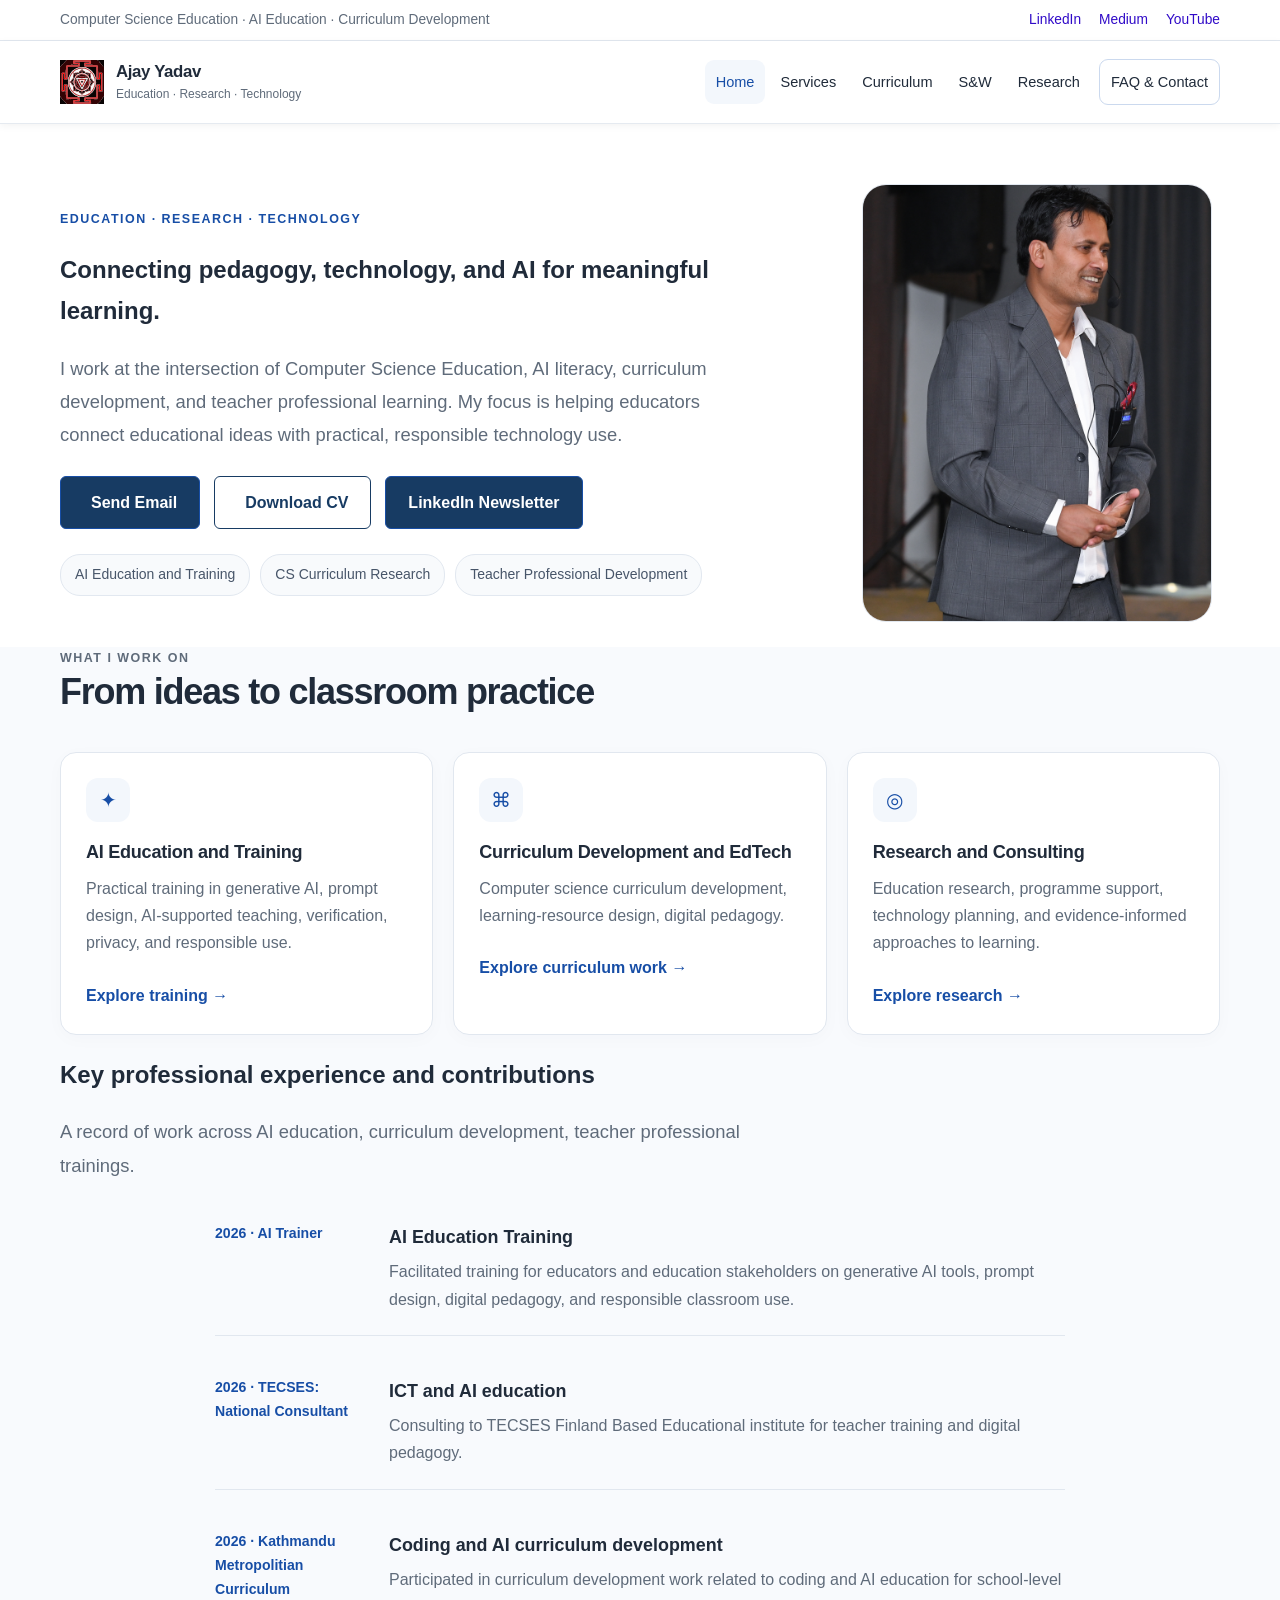
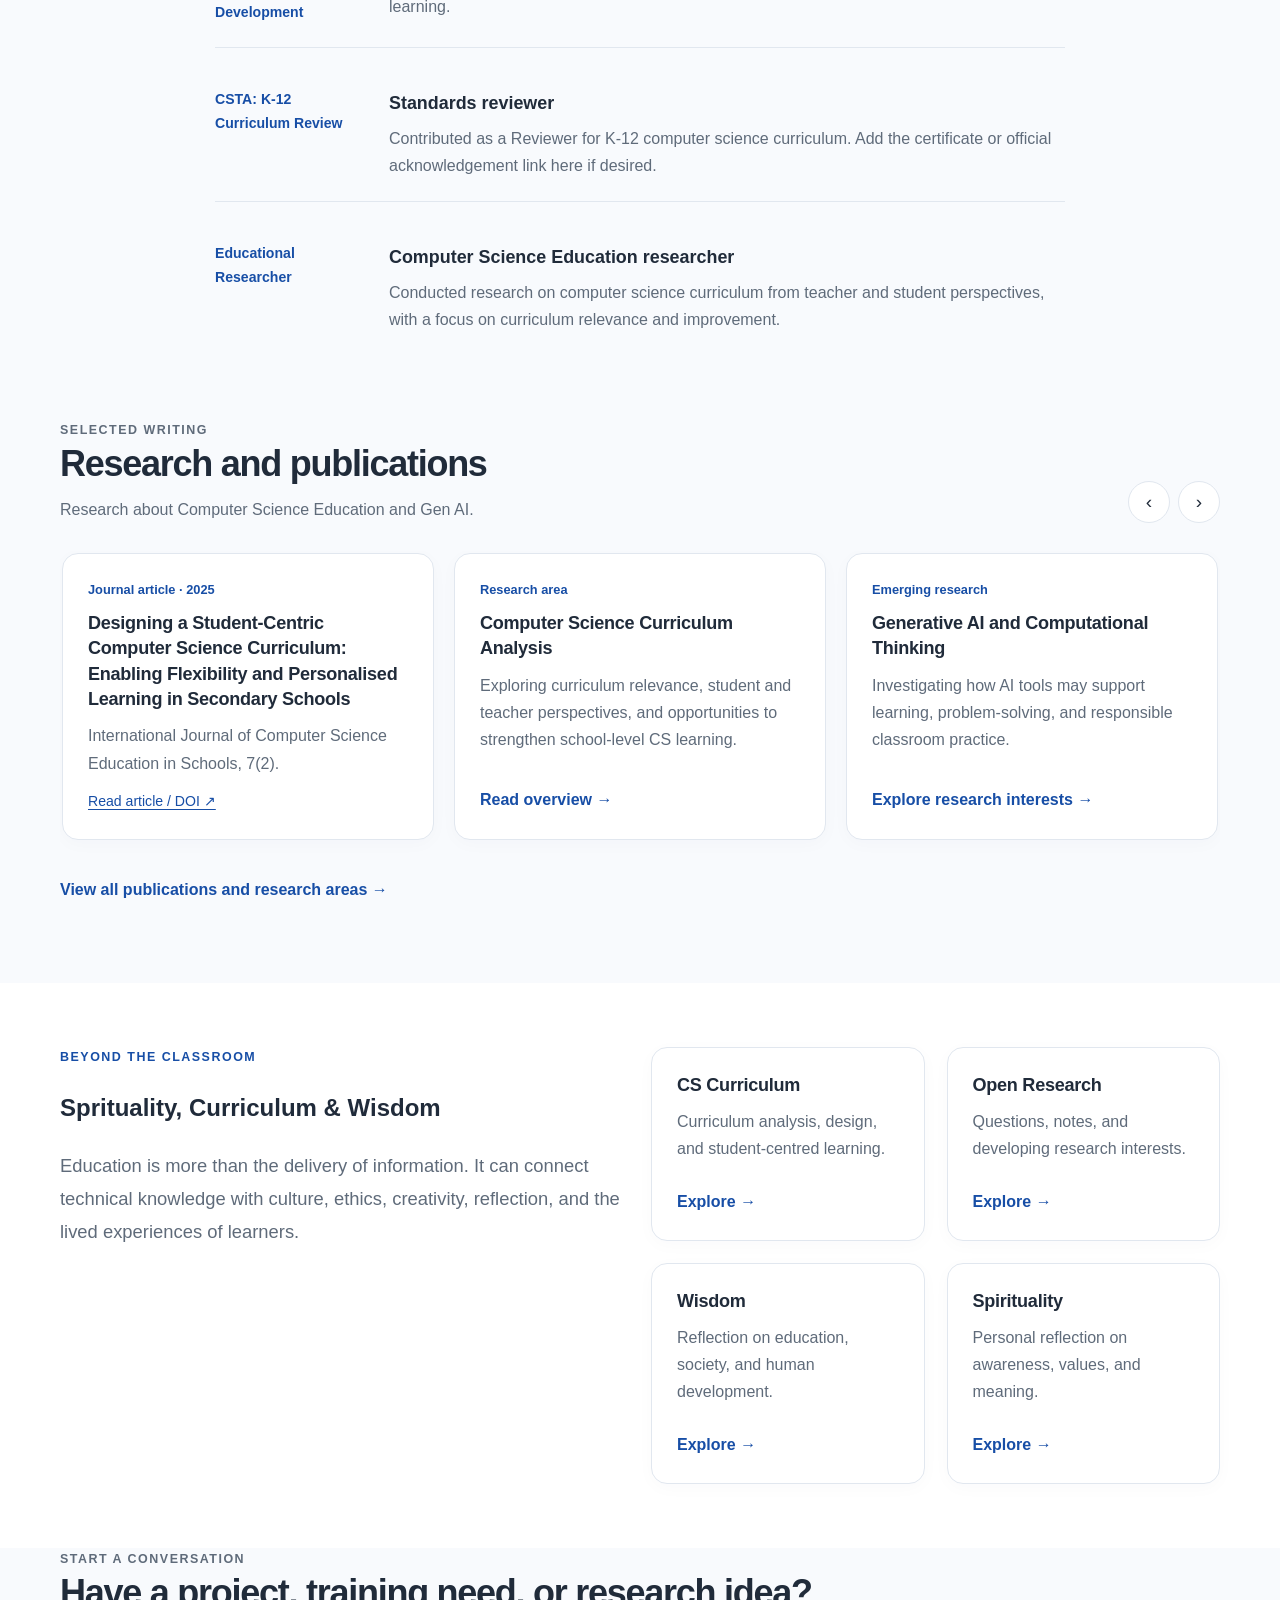
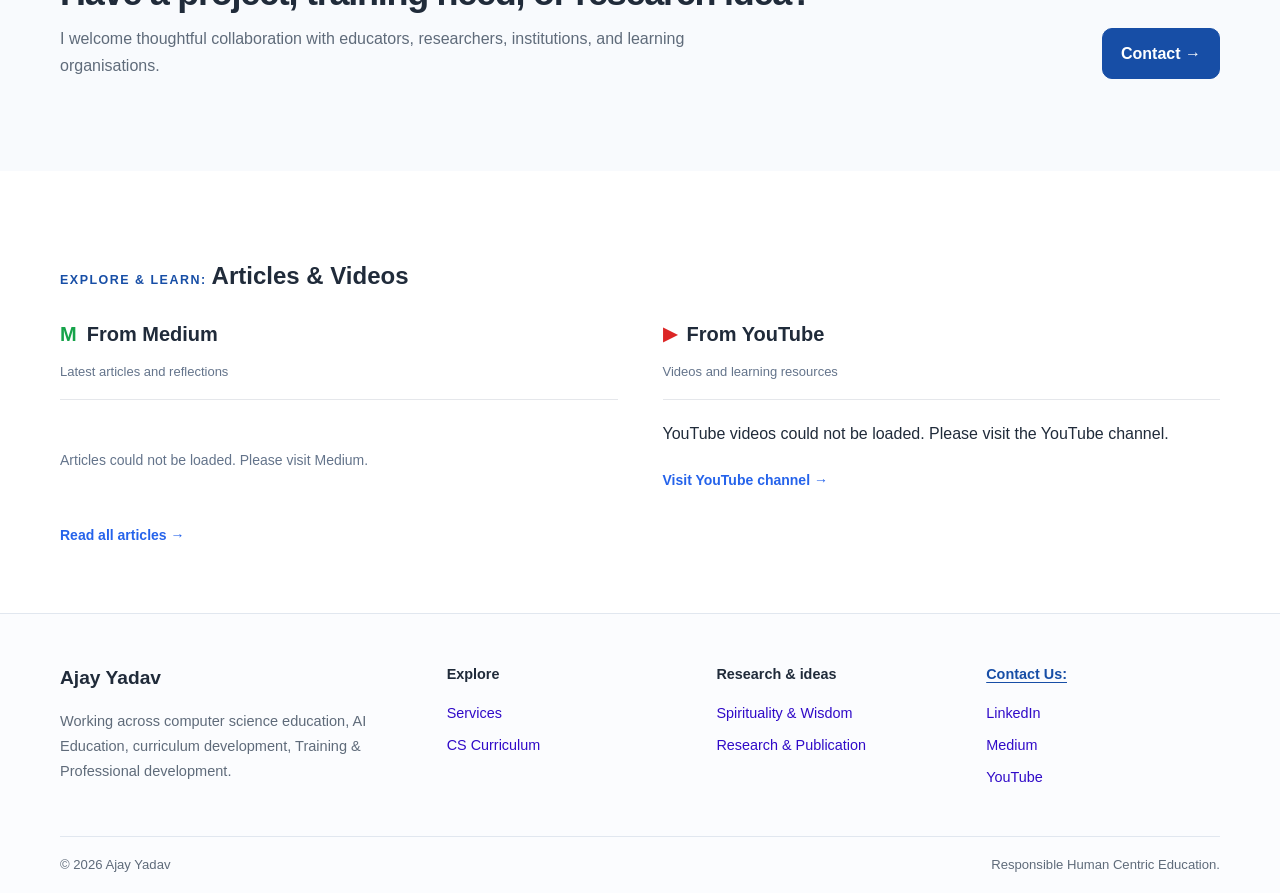
==== index.html @ 621d5ef0 "Linkedin newsletter" ====
<!doctype html>
<html lang="en">
  <head>
    <meta charset="utf-8" />
    <meta name="viewport" content="width=device-width, initial-scale=1" />
    <meta
      name="description"
      content="Ajay Yadav works across computer science education, AI education, curriculum development, research, and educational technology."
    />
    <meta name="theme-color" content="#ffffff" />
    <link rel="icon" href="assets/images/favicon.ico" sizes="any" />
    <link rel="icon" href="assets/images/favicon.svg" type="image/svg+xml" />
    <link rel="apple-touch-icon" href="assets/images/favicon.svg" />
    <link rel="stylesheet" href="assets/css/style.css" />
    <script src="assets/js/main.js" defer></script>
    <title>Home | Ajay Yadav</title>
  </head>

  <body>
    <div id="site-header"></div>
    <main id="main-content">
      <section class="hero">
        <div class="container hero-grid">
          <div>
            <p class="eyebrow">Education · Research · Technology</p>
            <h2>
              Connecting <span>pedagogy, technology, and AI</span> for
              meaningful learning.
            </h2>
            <p class="lead">
              I work at the intersection of Computer Science Education, AI
              literacy, curriculum development, and teacher professional
              learning. My focus is helping educators connect educational ideas
              with practical, responsible technology use.
            </p>

            <div class="hero-actions">
              <a href="mailto:ajayyadav.mit@gmail.com" class="button primary">
                <i class="fas fa-envelope"></i> Send Email
              </a>

              <a
                href="assets/documents/Ajay_Yadav_CV.pdf"
                class="button secondary"
                download
              >
                <i class="fas fa-download"></i> Download CV
              </a>

              <a
                class="button primary"
                href="https://www.linkedin.com/build-relation/newsletter-follow?entityUrn=7464329111763795968"
                target="_blank"
                >LinkedIn Newsletter</a
              >
            </div>

            <div class="stat-line">
              <span>AI Education and Training</span>
              <span>CS Curriculum Research</span>
              <span>Teacher Professional Development</span>
            </div>
          </div>
          <div class="hero-image-wrap">
            <img
              class="hero-image"
              src="assets/images/profile.jpg"
              alt="Replace with Ajay Yadav's professional photograph"
            />
          </div>
        </div>
      </section>

      <section class="section soft">
        <div class="container">
          <div class="section-heading">
            <div>
              <p class="eyebrow">What I work on</p>
              <h2>From ideas to classroom practice</h2>
            </div>
          </div>
          <div class="grid-3">
            <article class="card">
              <div class="card-icon" aria-hidden="true">✦</div>
              <h3>AI Education and Training</h3>
              <p>
                Practical training in generative AI, prompt design, AI-supported
                teaching, verification, privacy, and responsible use.
              </p>
              <a class="card-link" href="services.html#ai-training"
                >Explore training →</a
              >
            </article>
            <article class="card">
              <div class="card-icon" aria-hidden="true">⌘</div>
              <h3>Curriculum Development and EdTech</h3>
              <p>
                Computer science curriculum development, learning-resource
                design, digital pedagogy.
              </p>
              <a class="card-link" href="curriculum.html"
                >Explore curriculum work →</a
              >
            </article>
            <article class="card">
              <div class="card-icon" aria-hidden="true">◎</div>
              <h3>Research and Consulting</h3>
              <p>
                Education research, programme support, technology planning, and
                evidence-informed approaches to learning.
              </p>
              <a class="card-link" href="research.html">Explore research →</a>
            </article>
          </div>
        </div>

        <div class="container">
          <h2>Key professional experience and contributions</h2>
          <p class="lead">
            A record of work across AI education, curriculum development,
            teacher professional trainings.
          </p>
        </div>

        <div class="container content">
          <div class="timeline">
            <article class="timeline-item">
              <div class="timeline-date">2026 · AI Trainer</div>
              <div>
                <h3>AI Education Training</h3>
                <p>
                  Facilitated training for educators and education stakeholders
                  on generative AI tools, prompt design, digital pedagogy, and
                  responsible classroom use.
                </p>
              </div>
            </article>
            <article class="timeline-item">
              <div class="timeline-date">
                2026 · TECSES: National Consultant
              </div>
              <div>
                <h3>ICT and AI education</h3>
                <p>
                  Consulting to TECSES Finland Based Educational institute for
                  teacher training and digital pedagogy.
                </p>
              </div>
            </article>
            <article class="timeline-item">
              <div class="timeline-date">
                2026 · Kathmandu Metropolitian Curriculum Development
              </div>
              <div>
                <h3>Coding and AI curriculum development</h3>
                <p>
                  Participated in curriculum development work related to coding
                  and AI education for school-level learning.
                </p>
              </div>
            </article>
            <article class="timeline-item">
              <div class="timeline-date">CSTA: K-12 Curriculum Review</div>
              <div id="professional-service">
                <h3>Standards reviewer</h3>
                <p>
                  Contributed as a Reviewer for K-12 computer science
                  curriculum. Add the certificate or official acknowledgement
                  link here if desired.
                </p>
              </div>
            </article>
            <article class="timeline-item">
              <div class="timeline-date">Educational Researcher</div>
              <div>
                <h3>Computer Science Education researcher</h3>
                <p>
                  Conducted research on computer science curriculum from teacher
                  and student perspectives, with a focus on curriculum relevance
                  and improvement.
                </p>
              </div>
            </article>
          </div>
        </div>
      </section>

      <section class="section soft">
        <div class="container">
          <div class="section-heading">
            <div>
              <p class="eyebrow">Selected writing</p>
              <h2>Research and publications</h2>
              <p>Research about Computer Science Education and Gen AI.</p>
            </div>

            <div class="carousel-controls">
              <button
                type="button"
                data-carousel-prev
                aria-label="Previous publications"
              >
                ‹</button
              ><button
                type="button"
                data-carousel-next
                aria-label="Next publications"
              >
                ›
              </button>
            </div>
          </div>
          <div class="carousel-shell" data-carousel>
            <div class="carousel-track">
              <article class="carousel-card">
                <div class="card">
                  <div class="card-meta">Journal article · 2025</div>
                  <h3>
                    Designing a Student-Centric Computer Science Curriculum:
                    Enabling Flexibility and Personalised Learning in Secondary
                    Schools
                  </h3>
                  <p>
                    International Journal of Computer Science Education in
                    Schools, 7(2).
                  </p>
                  <p class="publication-doi">
                    <a
                      href="https://doi.org/10.21585/ijcses.v7i2.235"
                      target="_blank"
                      rel="noopener noreferrer"
                      >Read article / DOI ↗</a
                    >
                  </p>
                </div>
              </article>
              <article class="carousel-card">
                <div class="card">
                  <div class="card-meta">Research area</div>
                  <h3>Computer Science Curriculum Analysis</h3>
                  <p>
                    Exploring curriculum relevance, student and teacher
                    perspectives, and opportunities to strengthen school-level
                    CS learning.
                  </p>
                  <a class="card-link" href="curriculum.html"
                    >Read overview →</a
                  >
                </div>
              </article>
              <article class="carousel-card">
                <div class="card">
                  <div class="card-meta">Emerging research</div>
                  <h3>Generative AI and Computational Thinking</h3>
                  <p>
                    Investigating how AI tools may support learning,
                    problem-solving, and responsible classroom practice.
                  </p>
                  <a class="card-link" href="research.html"
                    >Explore research interests →</a
                  >
                </div>
              </article>
            </div>
          </div>
          <p style="margin-top: 20px">
            <a class="text-link" href="research.html"
              >View all publications and research areas →</a
            >
          </p>
        </div>
      </section>

      <section class="section">
        <div class="container grid-2">
          <div>
            <p class="eyebrow">Beyond the classroom</p>
            <h2>Sprituality, Curriculum & Wisdom</h2>
            <p class="lead">
              Education is more than the delivery of information. It can connect
              technical knowledge with culture, ethics, creativity, reflection,
              and the lived experiences of learners.
            </p>
          </div>
          <div class="grid-2">
            <article class="card">
              <h3>CS Curriculum</h3>
              <p>Curriculum analysis, design, and student-centred learning.</p>
              <a class="card-link" href="curriculum.html">Explore →</a>
            </article>
            <article class="card">
              <h3>Open Research</h3>
              <p>Questions, notes, and developing research interests.</p>
              <a class="card-link" href="research.html">Explore →</a>
            </article>
            <article class="card">
              <h3>Wisdom</h3>
              <p>Reflection on education, society, and human development.</p>
              <a class="card-link" href="spirituality.html#wisdom_link"
                >Explore →</a
              >
            </article>
            <article class="card">
              <h3>Spirituality</h3>
              <p>Personal reflection on awareness, values, and meaning.</p>
              <a class="card-link" href="spirituality.html">Explore →</a>
            </article>
          </div>
        </div>
      </section>
      <section class="section soft">
        <div class="container section-heading">
          <div>
            <p class="eyebrow">Start a conversation</p>
            <h2>Have a project, training need, or research idea?</h2>
            <p>
              I welcome thoughtful collaboration with educators, researchers,
              institutions, and learning organisations.
            </p>
          </div>
          <a class="button" href="contact.html#contactme">Contact →</a>
        </div>
      </section>

      <!-- Latest Youtube & MEdium Insights and Resources -->
      <section
        class="section latest-content-section"
        aria-labelledby="latest-content-title"
      >
        <div class="container">
          <h2 id="latest-content-title">
            <span class="eyebrow">EXPLORE & LEARN: </span> Articles & Videos
          </h2>

          <div class="latest-content-grid">
            <!-- Medium Articles -->
            <div class="feed-column">
              <div class="feed-heading">
                <h3><span class="medium-mark">M</span> From Medium</h3>
                <span class="feed-subtitle"
                  >Latest articles and reflections</span
                >
              </div>

              <div id="medium-feed" class="feed-list" aria-live="polite">
                <p class="feed-loading">Loading latest articles...</p>
              </div>

              <a
                href="https://medium.com/@ajayyadav.mit"
                target="_blank"
                rel="noopener noreferrer"
                class="feed-more-link"
              >
                Read all articles →
              </a>
            </div>

            <!-- YouTube Videos -->
            <div class="feed-column">
              <div class="feed-heading">
                <h3><span class="youtube-mark">▶</span> From YouTube</h3>
                <span class="feed-subtitle">Videos and learning resources</span>
              </div>

              <div id="youtube-feed" class="feed-list" aria-live="polite">
                <p class="feed-loading">Loading latest videos...</p>
              </div>

              <a
                href="https://www.youtube.com/@sprituality-philosophy"
                target="_blank"
                rel="noopener noreferrer"
                class="feed-more-link"
              >
                Visit YouTube channel →
              </a>
            </div>
          </div>
        </div>
      </section>
    </main>
    <div id="site-footer"></div>
    <script src="assets/js/content-feeds.js" defer></script>
  </body>
</html>
---- assets/css/style.css ----
/* Ajay Yadav website: clean white theme, reusable across all pages. */
:root {
    --ink: #202b3a;
    --muted: #5f6b7a;
    --blue: #174ea6;
    --blue-dark: #123b78;
    --pale: #f3f7fc;
    --line: #e1e7ef;
    --white: #fff;
    --radius: 16px;
    --shadow: 0 10px 30px rgba(24, 45, 77, .07);
    --max: 1160px
}

* {
    box-sizing: border-box
}

html {
    scroll-behavior: smooth;
    scroll-padding-top: 100px
}

body {
    margin: 0;
    background: var(--white);
    color: var(--ink);
    font-family: Inter, -apple-system, BlinkMacSystemFont, "Segoe UI", Roboto, Arial, sans-serif;
    font-size: 16px;
    line-height: 1.7
}

img {
    max-width: 100%;
    display: block
}

a {
    color: var(--blue);
    text-underline-offset: 3px
}

a:hover {
    color: var(--blue-dark)
}

button,
input,
textarea {
    font: inherit
}

.container {
    width: min(var(--max), calc(100% - 40px));
    margin-inline: auto
}

.skip-link {
    position: absolute;
    left: -9999px;
    top: 8px;
    background: #fff;
    padding: 10px;
    z-index: 100
}

.skip-link:focus {
    left: 8px
}

.sr-only {
    position: absolute;
    width: 1px;
    height: 1px;
    padding: 0;
    margin: -1px;
    overflow: hidden;
    clip: rect(0, 0, 0, 0);
    white-space: nowrap;
    border: 0
}

.topbar {
    border-bottom: 1px solid var(--line);
    background: #fff;
    font-size: .86rem;
    color: var(--muted)
}

.topbar-inner {
    display: flex;
    justify-content: space-between;
    align-items: center;
    gap: 16px;
    min-height: 40px
}

.social-links {
    display: flex;
    gap: 18px;
    flex-wrap: wrap
}

.social-links a {
    color: var(--muted);
    text-decoration: none
}

.social-links a:hover {
    color: var(--blue)
}


.site-header {
    position: -webkit-sticky;
    position: sticky;
    top: 0;
    z-index: 9999;
    background: #ffffff;
    border-bottom: 1px solid #e5eaf0;
    box-shadow: 0 2px 8px rgba(0, 0, 0, 0.05);
}


.header-inner {
    display: flex;
    align-items: center;
    justify-content: space-between;
    gap: 28px;
    min-height: 82px
}

.brand {
    display: flex;
    align-items: center;
    gap: 12px;
    text-decoration: none;
    color: var(--ink);
    flex-shrink: 0
}

.brand-logo {
    width: 44px;
    height: 44px
}

.brand-text {
    display: grid;
    line-height: 1.25
}

.brand-text strong {
    font-size: 1.05rem;
    letter-spacing: -.02em
}

.brand-text small {
    color: var(--muted);
    font-size: .75rem;
    margin-top: 4px
}

.primary-navigation {
    display: flex;
    align-items: center;
    gap: 4px
}

.primary-navigation>a,
.dropdown-toggle {
    display: inline-flex;
    align-items: center;
    gap: 6px;
    padding: 10px 11px;
    border: 0;
    border-radius: 9px;
    background: transparent;
    color: var(--ink);
    text-decoration: none;
    font-size: .91rem;
    cursor: pointer;
    white-space: nowrap
}

.primary-navigation>a:hover,
.dropdown-toggle:hover,
.primary-navigation .is-active {
    background: var(--pale);
    color: var(--blue)
}

.nav-contact {
    border: 1px solid #cbd9ee !important;
    margin-left: 4px
}

.nav-dropdown {
    position: relative
}

.dropdown-menu {
    display: none;
    position: absolute;
    top: calc(100% + 6px);
    left: 0;
    min-width: 205px;
    padding: 8px;
    background: #fff;
    border: 1px solid var(--line);
    border-radius: 12px;
    box-shadow: var(--shadow)
}

.dropdown-menu a {
    display: block;
    padding: 9px 11px;
    border-radius: 8px;
    color: var(--ink);
    text-decoration: none;
    font-size: .9rem
}

.dropdown-menu a:hover,
.dropdown-menu a.is-active {
    background: var(--pale);
    color: var(--blue)
}

.nav-dropdown:hover .dropdown-menu,
.nav-dropdown:focus-within .dropdown-menu,
.nav-dropdown.is-open .dropdown-menu {
    display: block
}

.menu-toggle {
    display: none;
    border: 1px solid var(--line);
    background: #fff;
    border-radius: 9px;
    padding: 7px 11px;
    color: var(--ink);
    cursor: pointer
}

main {
    min-height: 60vh
}

.hero {
    padding: 60px 0 25px
}

.hero-grid {
    display: grid;
    grid-template-columns: minmax(0, 1.4fr) minmax(250px, .7fr);
    align-items: center;
    gap: 64px
}

.eyebrow {
    color: var(--blue);
    font-size: .78rem;
    font-weight: 750;
    letter-spacing: .12em;
    text-transform: uppercase;
    margin: 0 0 14px
}

.hero h1,
.page-hero h1 {
    font-size: clamp(2.3rem, 5vw, 4rem);
    letter-spacing: -.055em;
    line-height: 1.12;
    margin: 0 0 22px;
    max-width: 780px
}

.hero h1 span {
    color: var(--blue)
}

.lead {
    font-size: 1.15rem;
    line-height: 1.8;
    color: var(--muted);
    max-width: 700px
}



.button {
    display: inline-flex;
    justify-content: center;
    align-items: center;
    gap: 8px;
    padding: 11px 18px;
    border-radius: 10px;
    text-decoration: none;
    font-weight: 650;
    border: 1px solid var(--blue);
    background: var(--blue);
    color: #fff;
    transition: transform .15s, background .15s
}

.button:hover {
    background: var(--blue-dark);
    color: #fff;
    transform: translateY(-1px)
}

.button.secondary {
    background: #fff;
    color: var(--blue);
    border-color: #cbd9ee
}

.button.secondary:hover {
    background: var(--pale)
}

.hero-image-wrap {
    position: relative;
    max-width: 350px;
    margin-inline: auto
}

.hero-image {
    width: 100%;
    aspect-ratio: 4/5;
    object-fit: cover;
    border-radius: 24px;
    background: var(--pale);
    border: 1px solid var(--line)
}

.image-note {
    font-size: .8rem;
    color: var(--muted);
    text-align: center;
    margin-top: 10px
}

.page-hero {
    padding: 64px 0 40px;
    background: linear-gradient(180deg, #f8fbff 0%, #fff 100%);
    border-bottom: 1px solid #eef2f7
}

.page-hero h1 {
    font-size: clamp(2.2rem, 4vw, 3.25rem);
    margin-bottom: 14px
}

.page-hero .lead {
    margin: 0;
    max-width: 800px
}

.section {
    padding: 64px 0
}

.section.soft {
    background: #f8fafd
}

.section-heading {
    display: flex;
    justify-content: space-between;
    align-items: end;
    gap: 20px;
    margin-bottom: 28px
}

.section-heading h2,
.content h2 {
    font-size: clamp(1.6rem, 3vw, 2.25rem);
    line-height: 1.25;
    letter-spacing: -.035em;
    margin: 0 0 10px
}

.section-heading p {
    color: var(--muted);
    margin: 0;
    max-width: 650px
}

.text-link {
    font-weight: 650;
    text-decoration: none;
    white-space: nowrap
}

.grid-3 {
    display: grid;
    grid-template-columns: repeat(3, minmax(0, 1fr));
    gap: 20px
}

.grid-2 {
    display: grid;
    grid-template-columns: repeat(2, minmax(0, 1fr));
    gap: 22px
}

.card {
    border: 1px solid var(--line);
    border-radius: var(--radius);
    padding: 25px;
    background: #fff;
    box-shadow: 0 4px 18px rgba(24, 45, 77, .025)
}

.card h3 {
    font-size: 1.13rem;
    line-height: 1.4;
    margin: 0 0 10px;
    letter-spacing: -.015em
}

.card p {
    margin: 0 0 13px;
    color: var(--muted)
}

.card p:last-child {
    margin-bottom: 0
}

.card .card-link {
    display: inline-block;
    margin-top: 12px;
    font-weight: 650;
    text-decoration: none
}

.card-icon {
    display: grid;
    place-items: center;
    width: 44px;
    height: 44px;
    border-radius: 12px;
    background: var(--pale);
    color: var(--blue);
    font-size: 1.25rem;
    margin-bottom: 18px
}

.tag {
    display: inline-block;
    background: var(--pale);
    color: var(--blue);
    font-size: .76rem;
    font-weight: 700;
    padding: 4px 9px;
    border-radius: 999px;
    margin: 0 6px 8px 0
}

.content {
    max-width: 850px
}

.content p {
    color: #435064
}

.content ul {
    padding-left: 1.25rem
}

.content li {
    padding: 3px 0
}

.content h2 {
    margin-top: 34px
}

.content h3 {
    font-size: 1.2rem;
    margin-top: 24px
}

.callout {
    padding: 22px 24px;
    border-left: 4px solid var(--blue);
    border-radius: 0 12px 12px 0;
    background: var(--pale);
    margin: 24px 0
}

.callout p:last-child {
    margin-bottom: 0
}

.stat-line {
    display: flex;
    gap: 10px;
    flex-wrap: wrap;
    margin-top: 18px
}

.stat-line span {
    border: 1px solid var(--line);
    border-radius: 10px;
    padding: 8px 12px;
    font-size: .88rem;
    color: var(--muted)
}

.carousel-shell {
    position: relative
}

.carousel-controls {
    display: flex;
    gap: 8px
}

.carousel-controls button {
    width: 42px;
    height: 42px;
    border: 1px solid var(--line);
    border-radius: 50%;
    background: #fff;
    color: var(--ink);
    cursor: pointer;
    font-size: 1.2rem
}

.carousel-controls button:hover {
    border-color: var(--blue);
    color: var(--blue);
    background: var(--pale)
}

.carousel-track {
    display: grid;
    grid-auto-columns: calc((100% - 40px)/3);
    grid-auto-flow: column;
    gap: 20px;
    overflow-x: auto;
    scroll-snap-type: x mandatory;
    scrollbar-width: thin;
    padding: 2px 2px 16px;
    scrollbar-color: #c7d3e4 transparent
}

.carousel-card {
    scroll-snap-align: start;
    min-width: 0
}

.carousel-card .card {
    height: 100%;
    display: flex;
    flex-direction: column
}

.carousel-card .card-link {
    margin-top: auto;
    padding-top: 12px
}

.card-meta {
    font-size: .8rem;
    color: var(--blue);
    font-weight: 700;
    margin-bottom: 10px
}

.publication-doi {
    font-size: .88rem;
    overflow-wrap: anywhere
}

.timeline {
    display: grid;
    gap: 18px
}

.timeline-item {
    display: grid;
    grid-template-columns: 150px 1fr;
    gap: 24px;
    padding: 22px 0;
    border-bottom: 1px solid var(--line)
}

.timeline-item:last-child {
    border-bottom: 0
}

.timeline-date {
    font-size: .88rem;
    font-weight: 700;
    color: var(--blue)
}

.timeline-item h3 {
    margin: 0 0 6px;
    font-size: 1.12rem
}

.timeline-item p {
    margin: 0;
    color: var(--muted)
}

.pill-list {
    display: flex;
    flex-wrap: wrap;
    gap: 8px;
    padding: 0 !important;
    list-style: none
}

.pill-list li {
    background: var(--pale);
    border-radius: 999px;
    padding: 7px 12px;
    font-size: .88rem;
    color: #31445f
}

.contact-layout {
    display: grid;
    grid-template-columns: .8fr 1.2fr;
    gap: 32px;
    align-items: start
}

.contact-panel {
    padding: 26px;
    background: var(--pale);
    border-radius: var(--radius)
}

.contact-panel h2 {
    margin-top: 0
}

.contact-panel p {
    color: var(--muted)
}

.contact-email {
    font-size: 1.05rem;
    font-weight: 700;
    overflow-wrap: anywhere
}

.form-frame {
    width: 100%;
    height: 760px;
    border: 1px solid var(--line);
    border-radius: 12px;
    background: #fff
}

.form-placeholder {
    padding: 28px;
    border: 1px dashed #b8c8dc;
    border-radius: 12px;
    background: #fbfdff
}

.form-placeholder p {
    color: var(--muted)
}

.site-footer {
    border-top: 1px solid var(--line);
    background: #fbfcfe;
    padding: 48px 0 0
}

.footer-grid {
    display: grid;
    grid-template-columns: 1.5fr 1fr 1fr 1fr;
    gap: 36px;
    padding-bottom: 38px
}

.footer-brand {
    font-size: 1.2rem;
    font-weight: 800;
    text-decoration: none;
    color: var(--ink)
}

.footer-about p {
    color: var(--muted);
    font-size: .91rem;
    max-width: 320px
}

.footer-heading {
    font-size: .9rem;
    margin: 0 0 12px
}

.footer-links {
    list-style: none;
    padding: 0;
    margin: 0
}

.footer-links li {
    margin: 5px 0
}

.footer-links a {
    color: var(--muted);
    font-size: .9rem;
    text-decoration: none
}

.footer-links a:hover {
    color: var(--blue)
}

.footer-bottom {
    display: flex;
    justify-content: space-between;
    gap: 16px;
    border-top: 1px solid var(--line);
    padding: 17px 0;
    font-size: .82rem;
    color: var(--muted)
}

.partial-error {
    margin: 0;
    padding: 12px;
    background: #fff3f3;
    color: #8b2020
}

@media(max-width:1000px) {
    .header-inner {
        min-height: 74px
    }

    .menu-toggle {
        display: block
    }

    .primary-navigation {
        display: none;
        position: absolute;
        left: 20px;
        right: 20px;
        top: calc(100% + 1px);
        padding: 12px;
        background: #fff;
        border: 1px solid var(--line);
        border-radius: 14px;
        box-shadow: var(--shadow);
        align-items: stretch;
        flex-direction: column;
        gap: 3px
    }

    .primary-navigation.is-open {
        display: flex
    }

    .primary-navigation>a,
    .dropdown-toggle {
        width: 100%;
        justify-content: space-between;
        padding: 11px 12px
    }

    .nav-contact {
        margin: 4px 0 0 !important
    }

    .dropdown-menu {
        position: static;
        box-shadow: none;
        border: 0;
        border-left: 2px solid var(--line);
        border-radius: 0;
        margin: 3px 0 5px 10px;
        padding: 4px 8px
    }

    .nav-dropdown:hover .dropdown-menu {
        display: none
    }

    .nav-dropdown.is-open .dropdown-menu,
    .nav-dropdown:focus-within .dropdown-menu {
        display: block
    }

    .hero-grid {
        gap: 36px
    }

    .carousel-track {
        grid-auto-columns: calc((100% - 20px)/2)
    }

    .footer-grid {
        grid-template-columns: repeat(2, minmax(0, 1fr))
    }
}

@media(max-width:680px) {
    .container {
        width: min(var(--max), calc(100% - 30px))
    }

    .topbar-inner {
        padding: 8px 0;
        align-items: flex-start;
        flex-direction: column;
        gap: 5px
    }

    .social-links {
        gap: 15px
    }

    .brand-logo {
        width: 38px;
        height: 38px
    }

    .brand-text small {
        font-size: .68rem
    }

    .hero {
        padding: 48px 0
    }

    .hero-grid {
        grid-template-columns: 1fr;
        gap: 30px
    }

    .hero-image-wrap {
        max-width: 260px;
        grid-row: 1
    }

    .hero h1 {
        font-size: 2.55rem
    }

    .lead {
        font-size: 1.05rem
    }

    .section {
        padding: 46px 0
    }

    .page-hero {
        padding: 44px 0 30px
    }

    .grid-3,
    .grid-2 {
        grid-template-columns: 1fr
    }

    .section-heading {
        align-items: flex-start;
        flex-direction: column
    }

    .carousel-track {
        grid-auto-columns: 86%
    }

    .timeline-item {
        grid-template-columns: 1fr;
        gap: 5px
    }

    .contact-layout {
        grid-template-columns: 1fr
    }

    .form-frame {
        height: 720px
    }

    .footer-grid {
        grid-template-columns: 1fr 1fr;
        gap: 24px
    }

    .footer-bottom {
        flex-direction: column;
        gap: 4px
    }
}

@media(prefers-reduced-motion:reduce) {
    html {
        scroll-behavior: auto
    }

    *,
    *::before,
    *::after {
        transition: none !important;
        scroll-behavior: auto !important
    }
}


/* Later Updated CSS */
/* Homepage action buttons */
.hero-actions {
    display: flex;
    gap: 14px;
    flex-wrap: wrap;
    margin: 25px 0;
}

.hero-actions .button {
    display: inline-flex;
    align-items: center;
    gap: 8px;
    padding: 12px 22px;
    border-radius: 6px;
    text-decoration: none;
    font-weight: 600;
    transition: 0.2s ease;
}

.hero-actions .button.primary {
    background: #173b63;
    color: #ffffff;
}

.hero-actions .button.secondary {
    background: #ffffff;
    color: #173b63;
    border: 1px solid #173b63;
}

.hero-actions .button:hover {
    transform: translateY(-2px);
    opacity: 0.85;
}

/* Professional areas */
.stat-line {
    display: flex;
    flex-wrap: wrap;
    gap: 10px;
    margin-top: 20px;
}

.stat-line span {
    border: 1px solid #e2e8f0;
    background: #f8fafc;
    color: #475569;
    padding: 8px 14px;
    border-radius: 20px;
    font-size: 14px;
}



/* Control spacing between homepage sections */
.section.soft  {
    padding-top: 1px;
}

/* Page title */
.page-hero h2 {
    font-size: clamp(1.5rem, 3.2vw, 2rem);
    line-height: 1.2;
}

/* Headings within page content */
.content h2 {
    font-size: clamp(1.7rem, 2.5vw, 2.2rem);
    line-height: 1.3;
}


/* work photos */

/* Responsive photo gallery */

.portfolio-gallery {
    padding: 60px 0;
}

.masonry-gallery {
    display: grid;
    grid-template-columns: repeat(3, minmax(0, 1fr));
    gap: 24px;
    margin-top: 30px;
    align-items: start;
}

.masonry-gallery figure {
    margin: 0;
    min-width: 0;
}

.masonry-gallery img {
    display: block;
    width: 100%;
    height: 240px;
    object-fit: contain;
    border-radius: 10px;
    background: #f8fafc;
}

.masonry-gallery figcaption {
    font-size: 14px;
    color: #64748b;
    padding-top: 9px;
    line-height: 1.5;
    text-align: center;
}

/* iPad and tablets */
@media (max-width: 900px) {
    .masonry-gallery {
        grid-template-columns: repeat(2, minmax(0, 1fr));
        gap: 18px;
    }

    .masonry-gallery img {
        height: 220px;
    }
}

/* Mobile phones */
@media (max-width: 600px) {
    .masonry-gallery {
        grid-template-columns: 1fr;
        gap: 22px;
    }

    .masonry-gallery img {
        height: auto;
        max-height: 350px;
        object-fit: contain;
    }
}


/* FAQ */

/* FAQ accordion */

.faq-section {
    padding: 1px 0;
}

.faq-list {
    max-width: 900px;
    margin: 1px auto;
}

.faq-item {
    border-bottom: 3px solid #e2e8f0;
}

.faq-item summary {
    padding: 10px 5px;
    cursor: pointer;
    font-size: 16px;
    font-weight: 600;
    color: #173b63;
    list-style: none;
    display: flex;
    justify-content: space-between;
    align-items: center;
    gap: 5px;
}

.faq-item summary::-webkit-details-marker {
    display: none;
}

.faq-item summary::after {
    content: "+";
    font-size: 23px;
    font-weight: 400;
    color: #64748b;
}

.faq-item[open] summary::after {
    content: "−";
}

.faq-answer {
    padding: 0 5px 18px;
    color: #64748b;
    line-height: 1.8;
}

.faq-answer p {
    margin: 0;
}

.faq-contact {
    text-align: center;
    margin-top: 15px;
}


/* Sets the custom color for the footer links */
.footer-links  a {
  color: #300ac8; /* Replace with your desired color code */
}



/* Sets the custom color for the HEADER links */
.social-links a {
  color: #300ac8; /* Replace with your desired color code */
}

/* GOogle Maps */


.location-section {
  padding: 60px 0;
}

.location-section .section-heading {
  margin-bottom: 25px;
}

.map-container {
  width: 100%;
  overflow: hidden;
  border-radius: 14px;
  border: 1px solid #e2e8f0;
}

.map-container iframe {
  display: block;
  width: 100%;
  height: 400px;
  border: 0;
}

@media (max-width: 600px) {
  .map-container iframe {
    height: 300px;
  }
}


/* Channel Feed & Medium Feed RSS */


/* =========================================
   LATEST INSIGHTS AND RESOURCES
   ========================================= */

.latest-content-section {
  padding: 65px 0;
  background: #ffffff;
}

.latest-content-section .section-heading {
  margin-bottom: 35px;
}

.latest-content-grid {
  display: grid;
  grid-template-columns: repeat(2, minmax(0, 1fr));
  gap: 45px;
}

.feed-column {
  min-width: 0;
}

.feed-heading {
  margin-bottom: 20px;
  padding-bottom: 15px;
  border-bottom: 1px solid #e5e7eb;
}

.feed-heading h3 {
  display: flex;
  align-items: center;
  gap: 10px;
  margin: 0 0 6px;
  font-size: 1.25rem;
}

.feed-subtitle {
  color: #64748b;
  font-size: 13px;
}

.medium-mark {
  color: #16a34a;
  font-weight: 800;
}

.youtube-mark {
  color: #dc2626;
  font-size: 18px;
}

.feed-list {
  display: flex;
  flex-direction: column;
}

.feed-entry {
  display: flex;
  align-items: flex-start;
  gap: 15px;
  padding: 15px 0;
  border-bottom: 1px solid #f1f5f9;
}

.feed-entry-image {
  width: 115px;
  height: 82px;
  flex-shrink: 0;
  object-fit: cover;
  border-radius: 7px;
  background: #f1f5f9;
}

.feed-entry-content {
  min-width: 0;
  flex: 1;
}

.feed-entry-title {
  display: block;
  color: #1e293b;
  font-size: 15px;
  font-weight: 600;
  line-height: 1.5;
  text-decoration: none;
}

.feed-entry-title:hover {
  color: #2563eb;
}

.feed-entry-date {
  display: block;
  margin-top: 5px;
  color: #94a3b8;
  font-size: 12px;
}

.feed-entry-summary {
  margin: 7px 0 0;
  color: #64748b;
  font-size: 13px;
  line-height: 1.6;
}

.feed-more-link {
  display: inline-block;
  margin-top: 22px;
  color: #2563eb;
  font-size: 14px;
  font-weight: 600;
  text-decoration: none;
}

.feed-more-link:hover {
  text-decoration: underline;
}

.feed-loading,
.feed-message {
  padding: 15px 0;
  color: #64748b;
  font-size: 14px;
}

/* Responsive layout */

@media (max-width: 768px) {
  .latest-content-grid {
    grid-template-columns: 1fr;
    gap: 40px;
  }
}

@media (max-width: 480px) {
  .feed-entry-image {
    width: 95px;
    height: 75px;
  }

  .feed-entry-title {
    font-size: 14px;
  }

  .feed-entry-summary {
    font-size: 12px;
  }
}
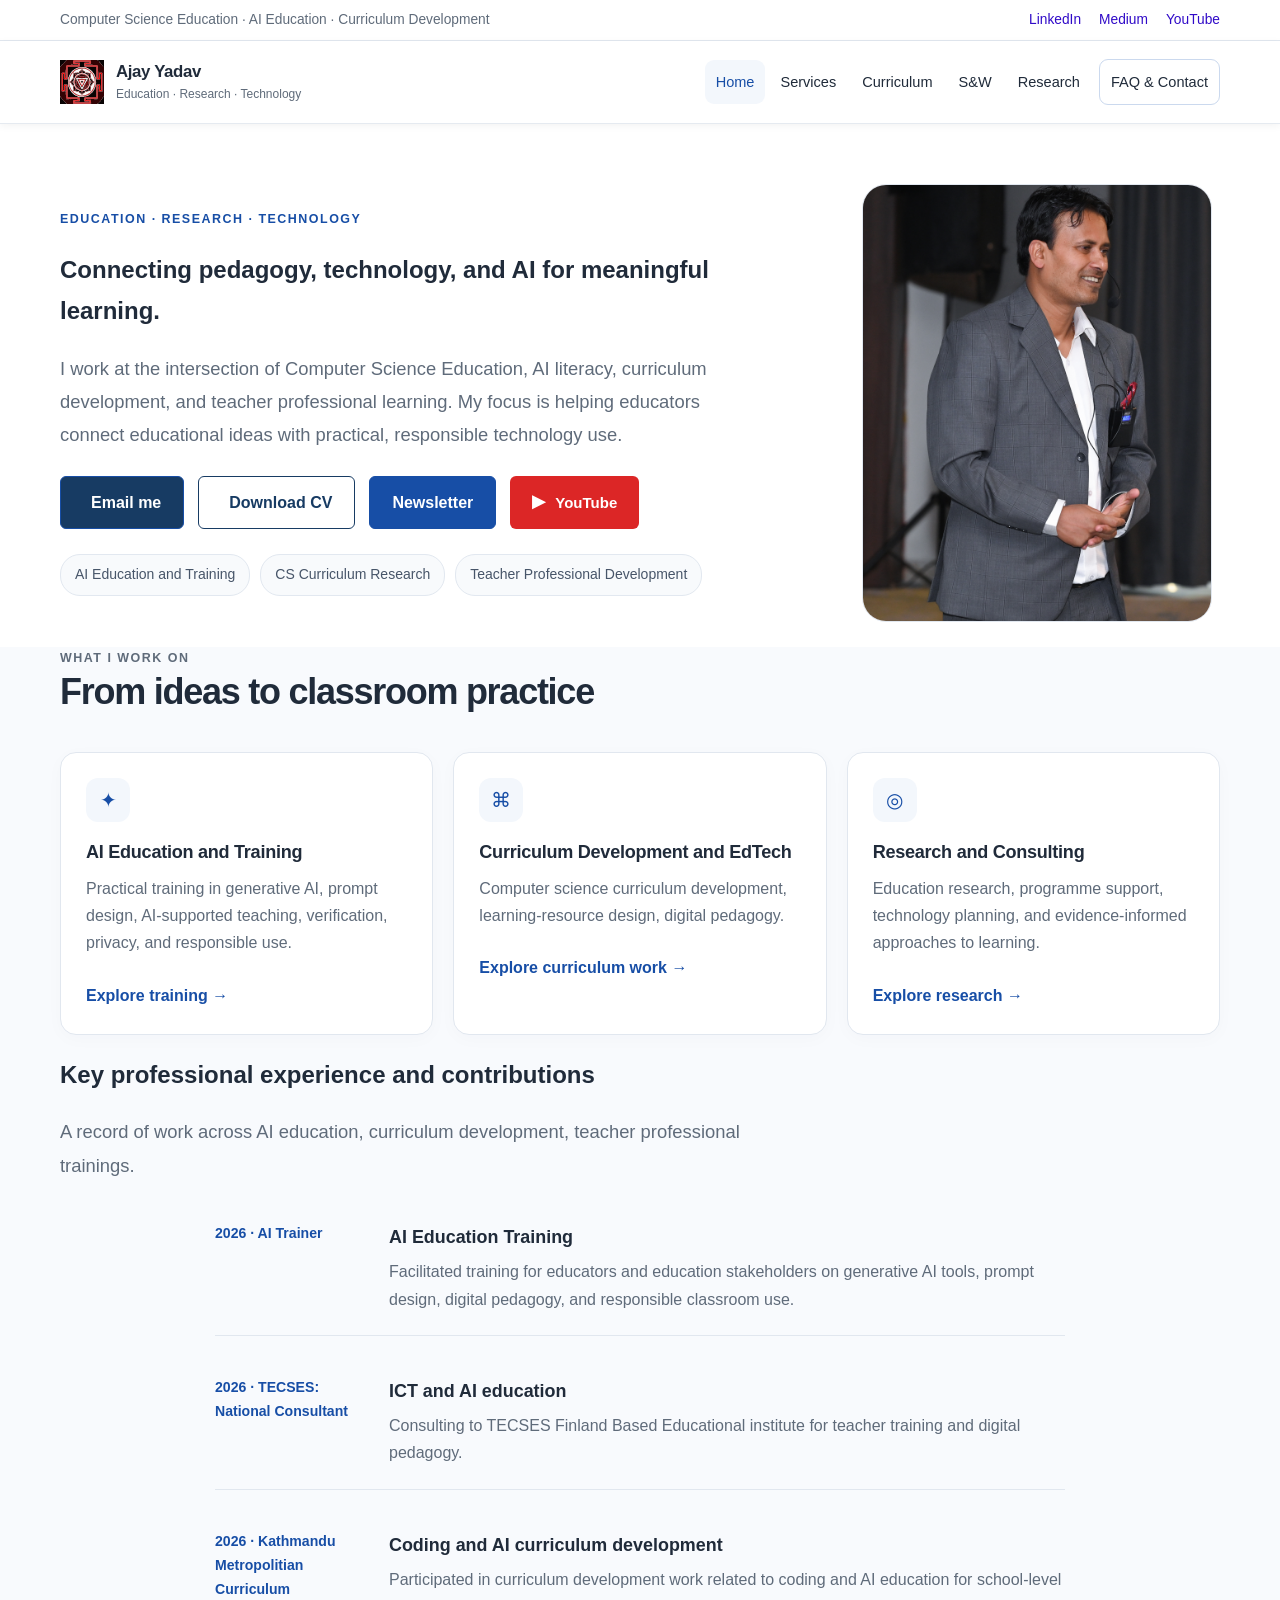
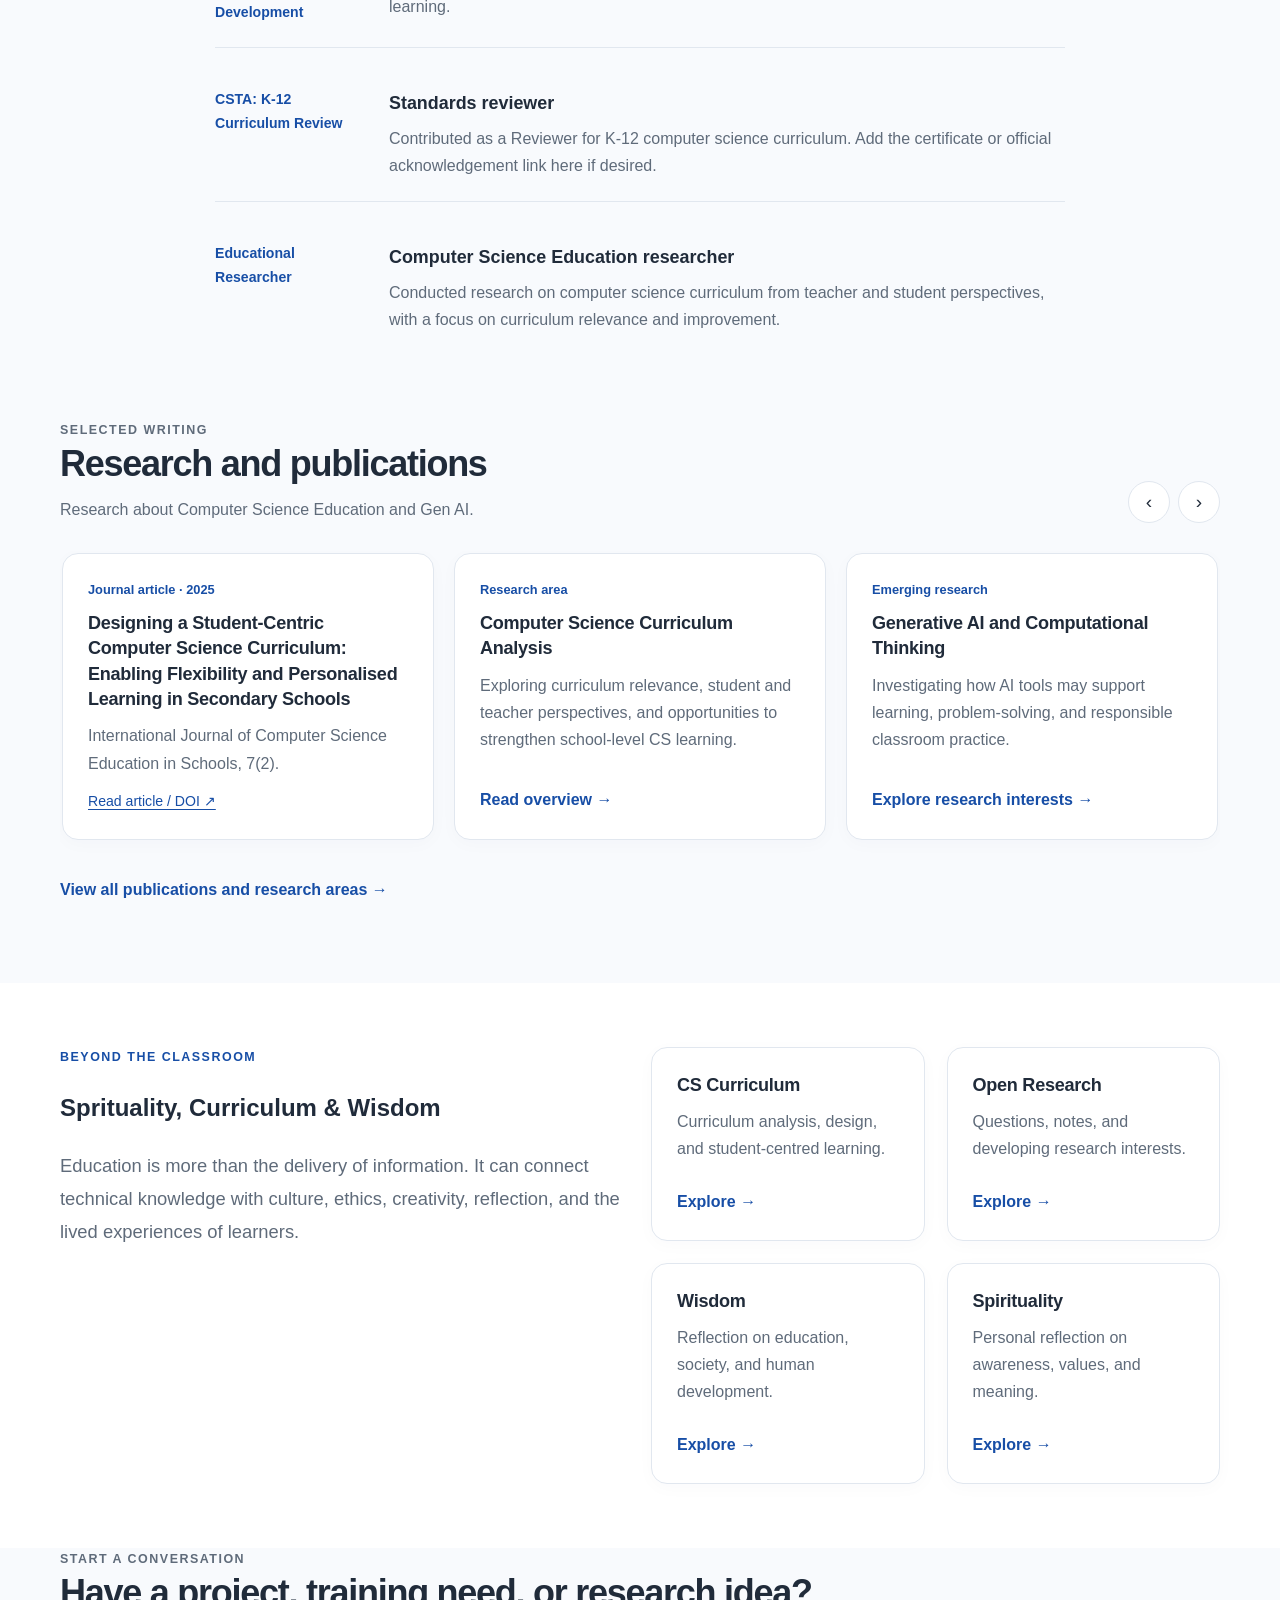
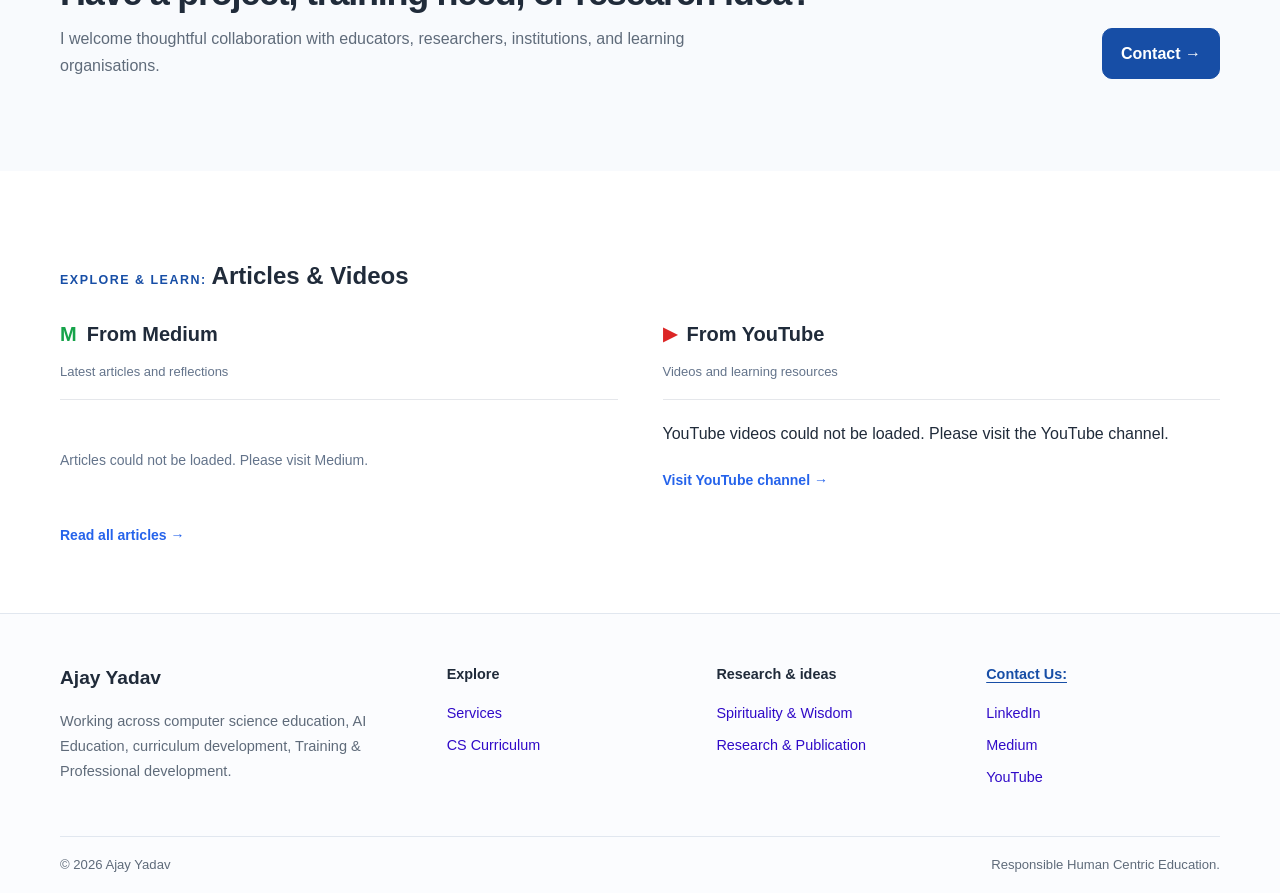
==== commit d93c168b: "YT channel subscribe" ====
--- a/index.html
+++ b/index.html
@@ -36,7 +36,7 @@
 
             <div class="hero-actions">
               <a href="mailto:ajayyadav.mit@gmail.com" class="button primary">
-                <i class="fas fa-envelope"></i> Send Email
+                <i class="fas fa-envelope"></i> Email me
               </a>
 
               <a
@@ -48,11 +48,21 @@
               </a>
 
               <a
-                class="button primary"
+                class="button success"
                 href="https://www.linkedin.com/build-relation/newsletter-follow?entityUrn=7464329111763795968"
                 target="_blank"
-                >LinkedIn Newsletter</a
-              >
+                >Newsletter</a
+              >
+
+              <a
+                href="https://www.youtube.com/@sprituality-philosophy?sub_confirmation=1"
+                target="_blank"
+                rel="noopener noreferrer"
+                class="youtube-subscribe-button"
+              >
+                <span class="youtube-icon">▶</span>
+                YouTube
+              </a>
             </div>
 
             <div class="stat-line">
--- a/assets/css/style.css
+++ b/assets/css/style.css
@@ -1314,3 +1314,34 @@
     font-size: 12px;
   }
 }
+
+
+/* YouTUBE Button */
+
+.youtube-subscribe {
+  margin: 20px 0;
+}
+
+.youtube-subscribe-button {
+  display: inline-flex;
+  align-items: center;
+  gap: 10px;
+  background: #dc2626;
+  color: #ffffff;
+  padding: 12px 22px;
+  border-radius: 6px;
+  text-decoration: none;
+  font-size: 15px;
+  font-weight: 600;
+  transition: background 0.2s ease, transform 0.2s ease;
+}
+
+.youtube-subscribe-button:hover {
+  background: #b91c1c;
+  color: #ffffff;
+  transform: translateY(-2px);
+}
+
+.youtube-icon {
+  font-size: 17px;
+}
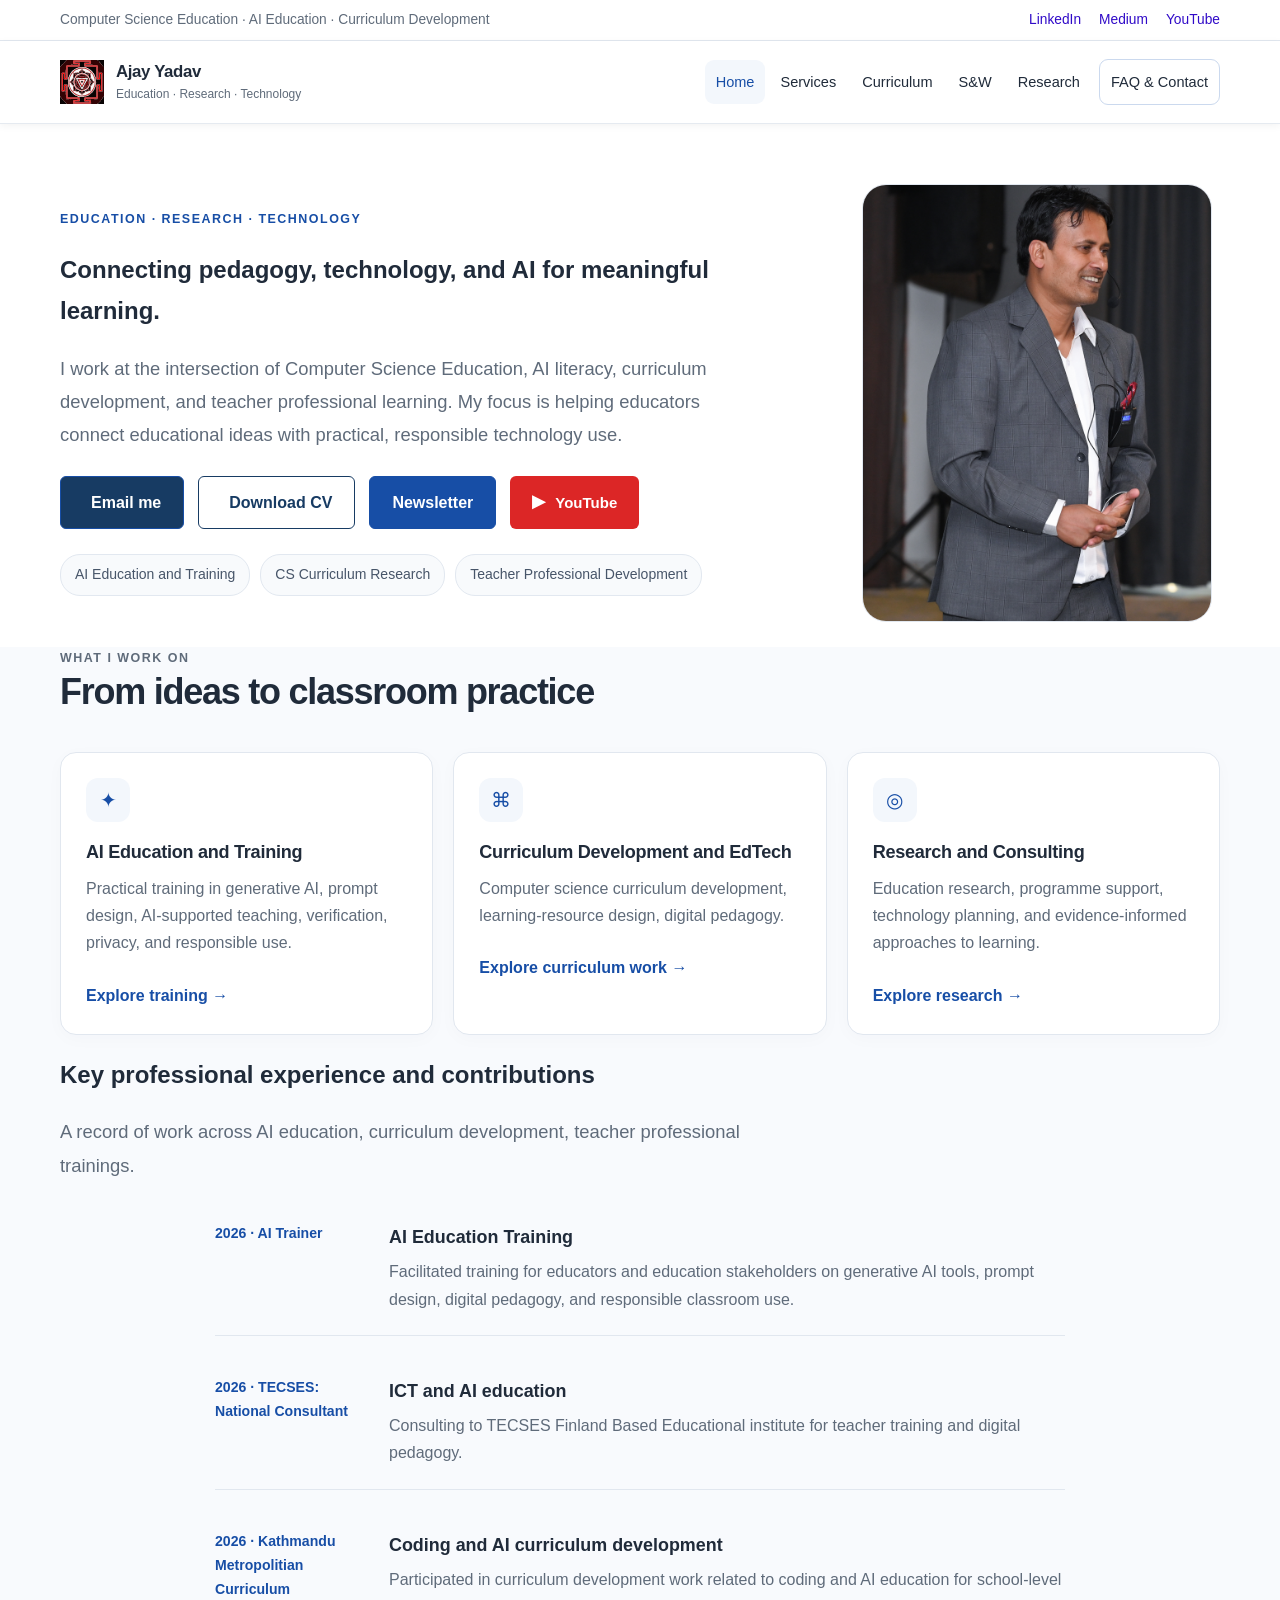
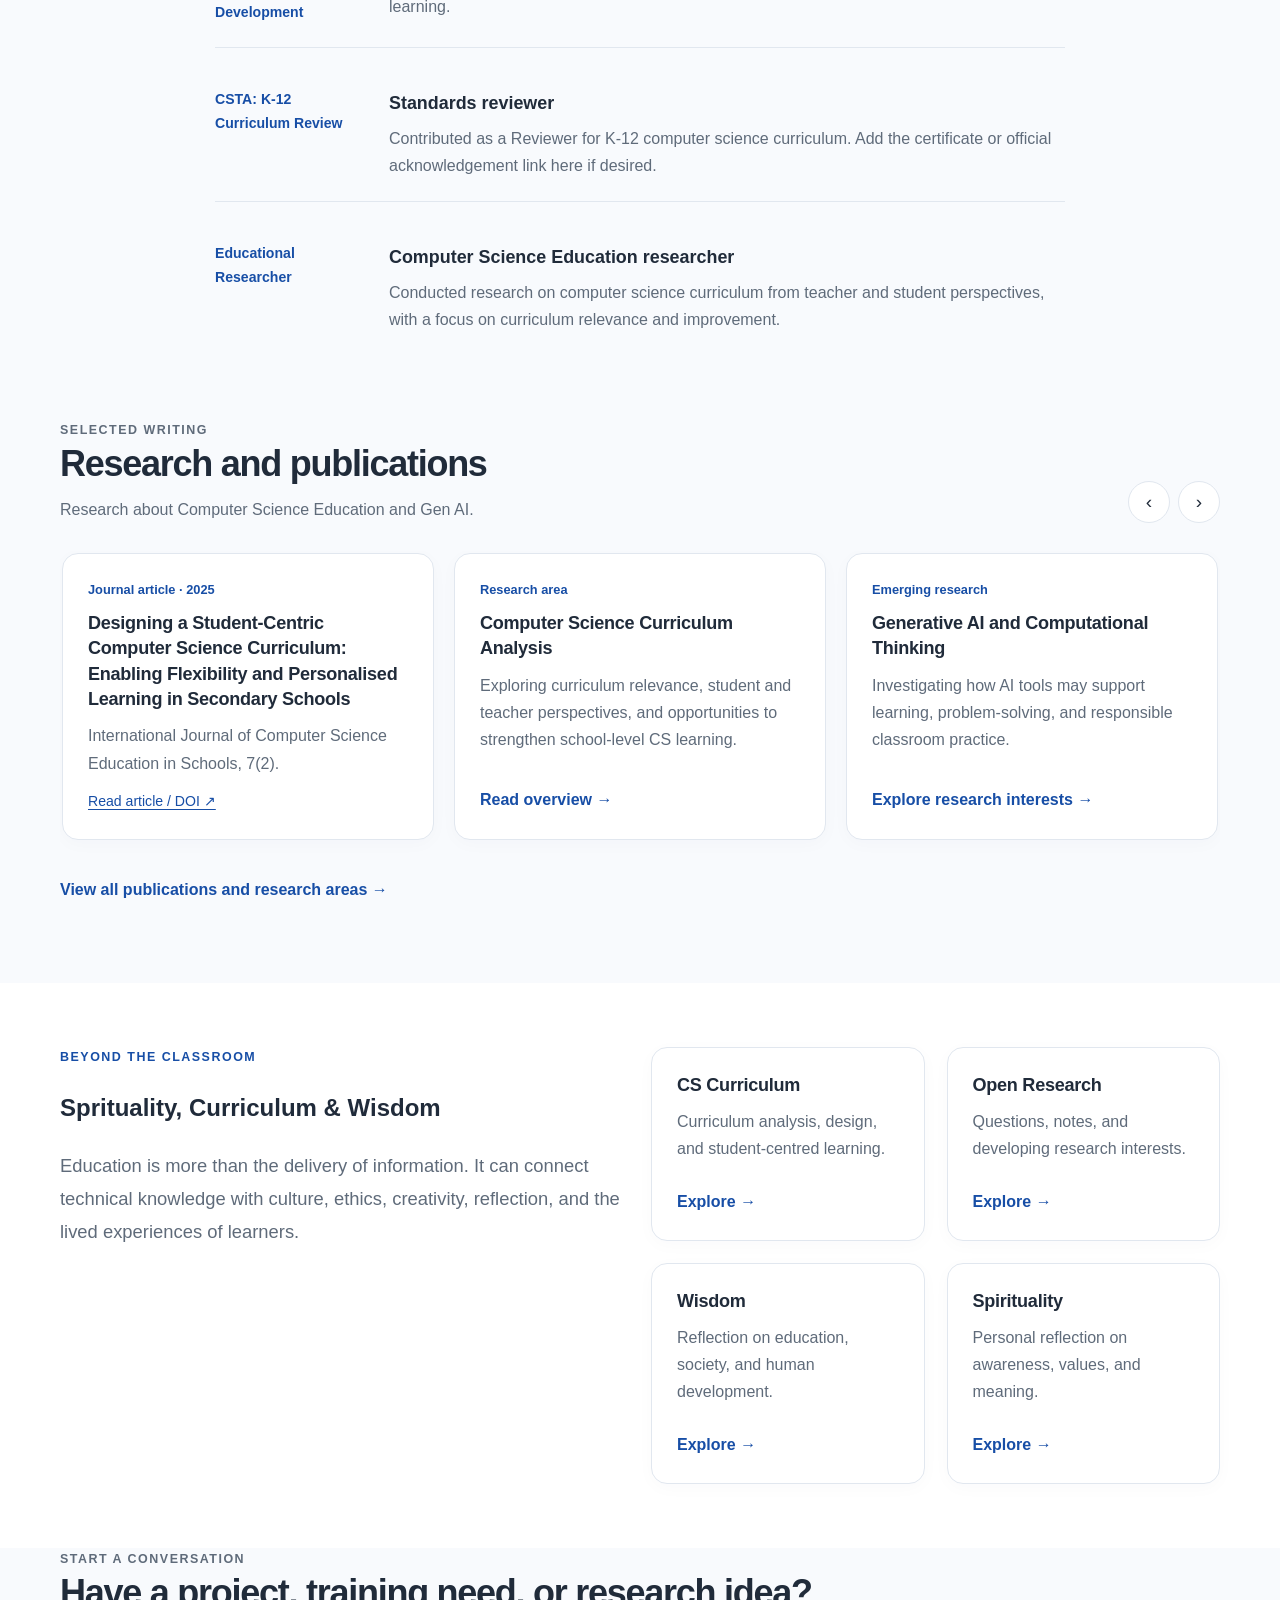
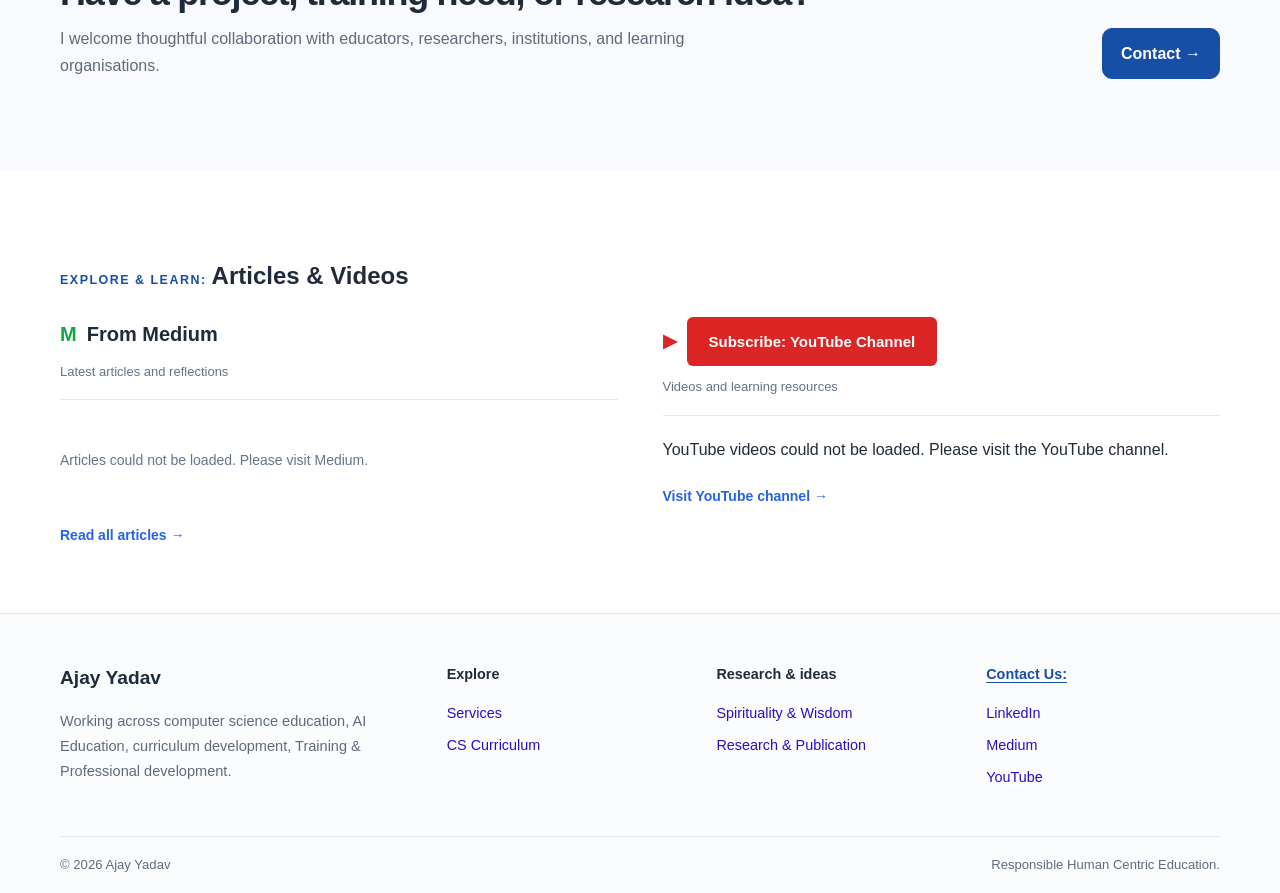
==== commit 004e5cf6: "Changed Youtube subscribe button details" ====
--- a/index.html
+++ b/index.html
@@ -369,7 +369,18 @@
             <!-- YouTube Videos -->
             <div class="feed-column">
               <div class="feed-heading">
-                <h3><span class="youtube-mark">▶</span> From YouTube</h3>
+                <h3>
+                  <span class="youtube-mark">▶</span> 
+
+                  <a
+                    href="https://www.youtube.com/@sprituality-philosophy?sub_confirmation=1"
+                    target="_blank"
+                    rel="noopener noreferrer"
+                    class="youtube-subscribe-button"
+                  >
+                    Subscribe: YouTube Channel
+                  </a>
+                </h3>
                 <span class="feed-subtitle">Videos and learning resources</span>
               </div>
 
--- a/assets/css/style.css
+++ b/assets/css/style.css
@@ -1345,3 +1345,128 @@
 .youtube-icon {
   font-size: 17px;
 }
+
+/* TABBED SECTION */
+
+/* Profile tabs section */
+.profile-tabs-section {
+  padding: 45px 0 60px;
+  background: #ffffff;
+}
+
+/* Tab navigation */
+.profile-tabs {
+  display: flex;
+  align-items: center;
+  gap: 42px;
+  border-bottom: 3px solid #dddddd;
+  overflow-x: auto;
+  margin-bottom: 15px;
+}
+
+.profile-tab {
+  flex: 0 0 auto;
+  position: relative;
+  border: none;
+  background: transparent;
+  color: #1d3557;
+  padding: 12px 0 15px;
+  margin-bottom: -3px;
+  font-family: inherit;
+  font-size: 24px;
+  font-weight: 700;
+  cursor: pointer;
+  white-space: nowrap;
+  border-bottom: 4px solid transparent;
+}
+
+.profile-tab:hover {
+    color: #2563a6;
+  background: #f1f5f9;
+}
+
+.profile-tab.active {
+    color: #ffffff;
+  background: #1d3557;
+  border-bottom: 4px solid #e6b800;
+  border-radius: 5px 5px 0 0;
+}
+
+.profile-tab.active:hover {
+  color: #ffffff;
+  background: #c4c07a;
+}
+
+
+.profile-tab:focus-visible {
+  outline: 2px solid #2563a6;
+  outline-offset: 4px;
+}
+
+/* Tab content */
+.profile-tab-content {
+  padding: 1px 2px;
+  color: #374151;
+  font-size: 17px;
+  line-height: 1.8;
+    padding: 0 5px; /* Previously 10px 5px */
+
+  animation: tabFade 0.25s ease;
+}
+
+.profile-tab-content h2 {
+  color: #1d3557;
+  font-size: 25px;
+    margin-top: 0;
+  margin-bottom: 15px;
+}
+
+.profile-tab-content p {
+  margin-bottom: 16px;
+}
+
+.profile-tab-content li {
+  margin-bottom: 12px;
+}
+
+.profile-tab-content a {
+  color: #2563a6;
+  font-weight: 600;
+  text-decoration: none;
+}
+
+.profile-tab-content a:hover {
+  text-decoration: underline;
+}
+
+@keyframes tabFade {
+  from {
+    opacity: 0;
+    transform: translateY(5px);
+  }
+  to {
+    opacity: 1;
+    transform: translateY(0);
+  }
+}
+
+/* Mobile layout */
+@media (max-width: 600px) {
+  .profile-tabs {
+    gap: 25px;
+    margin-bottom: 25px;
+  }
+
+  .profile-tab {
+    font-size: 19px;
+  }
+
+  .profile-tab-content {
+    font-size: 16px;
+  }
+
+  .profile-tab-content h2 {
+    font-size: 22px;
+  }
+}
+
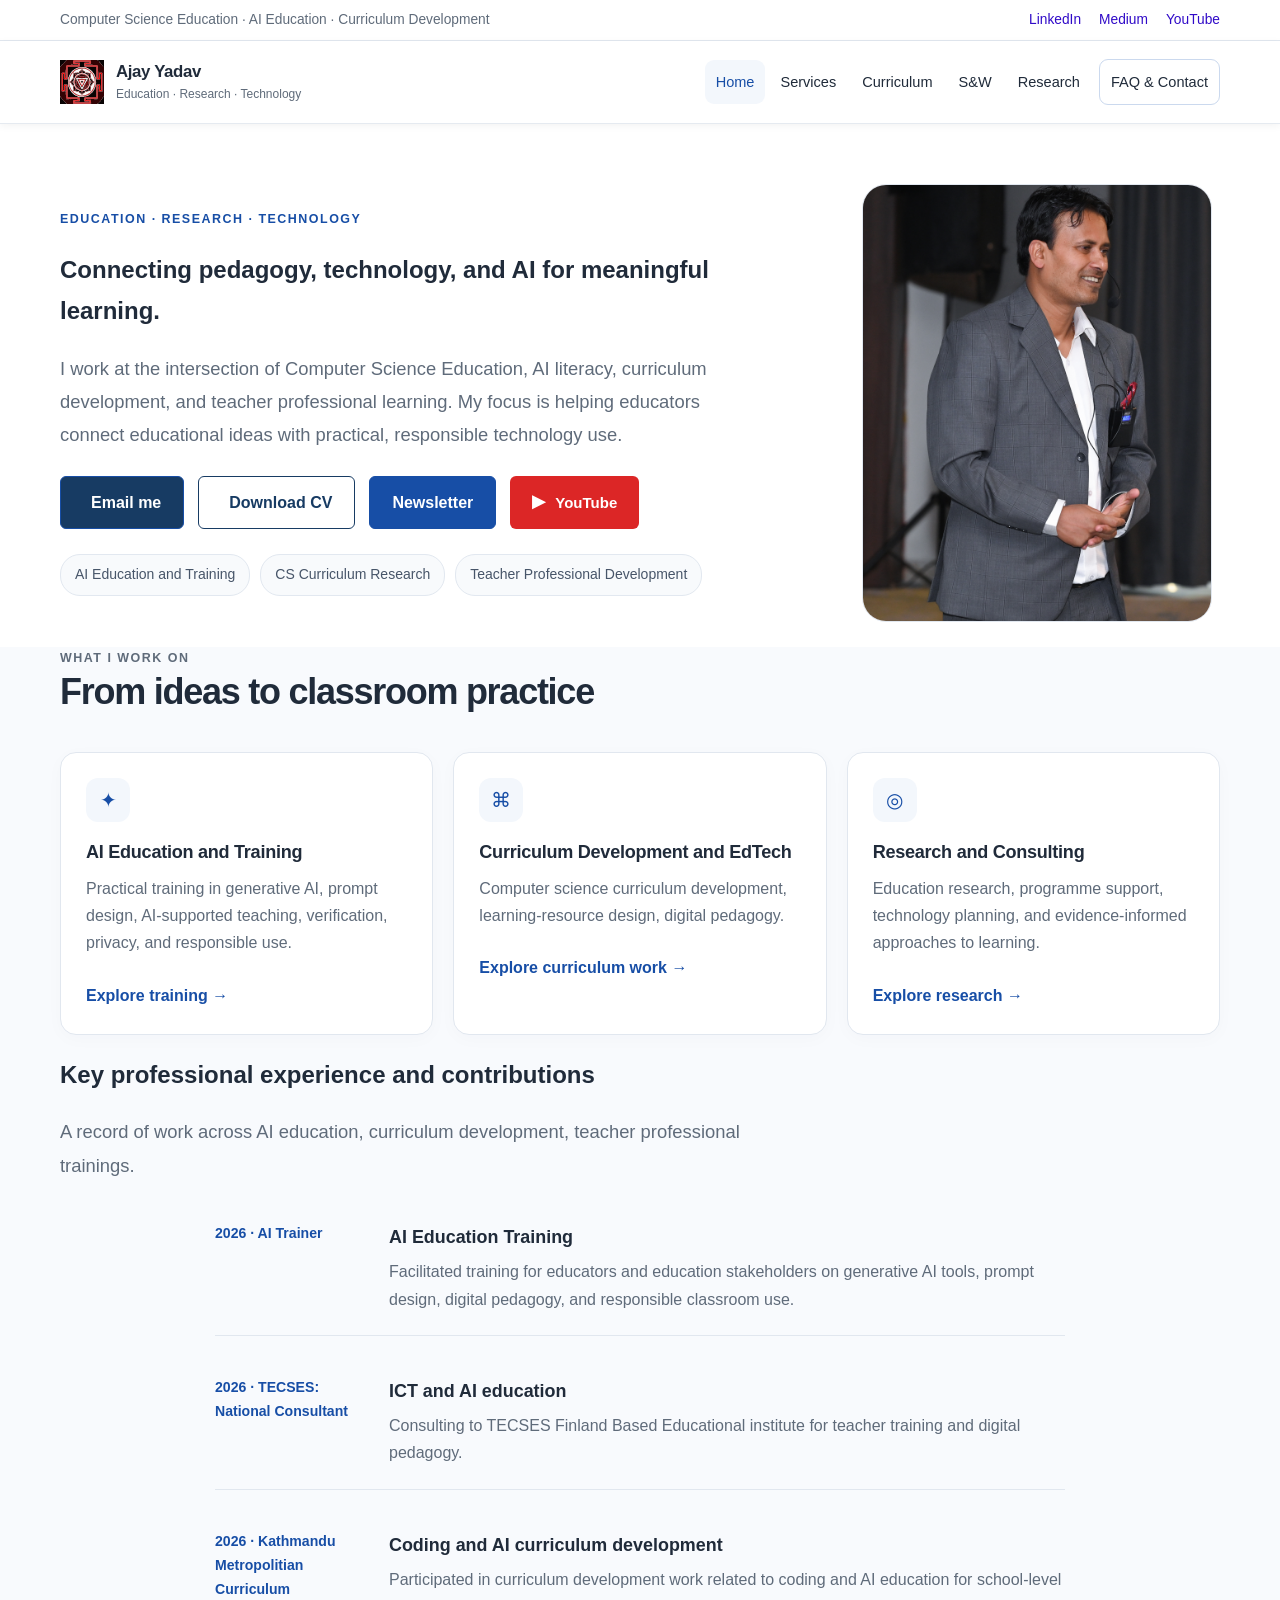
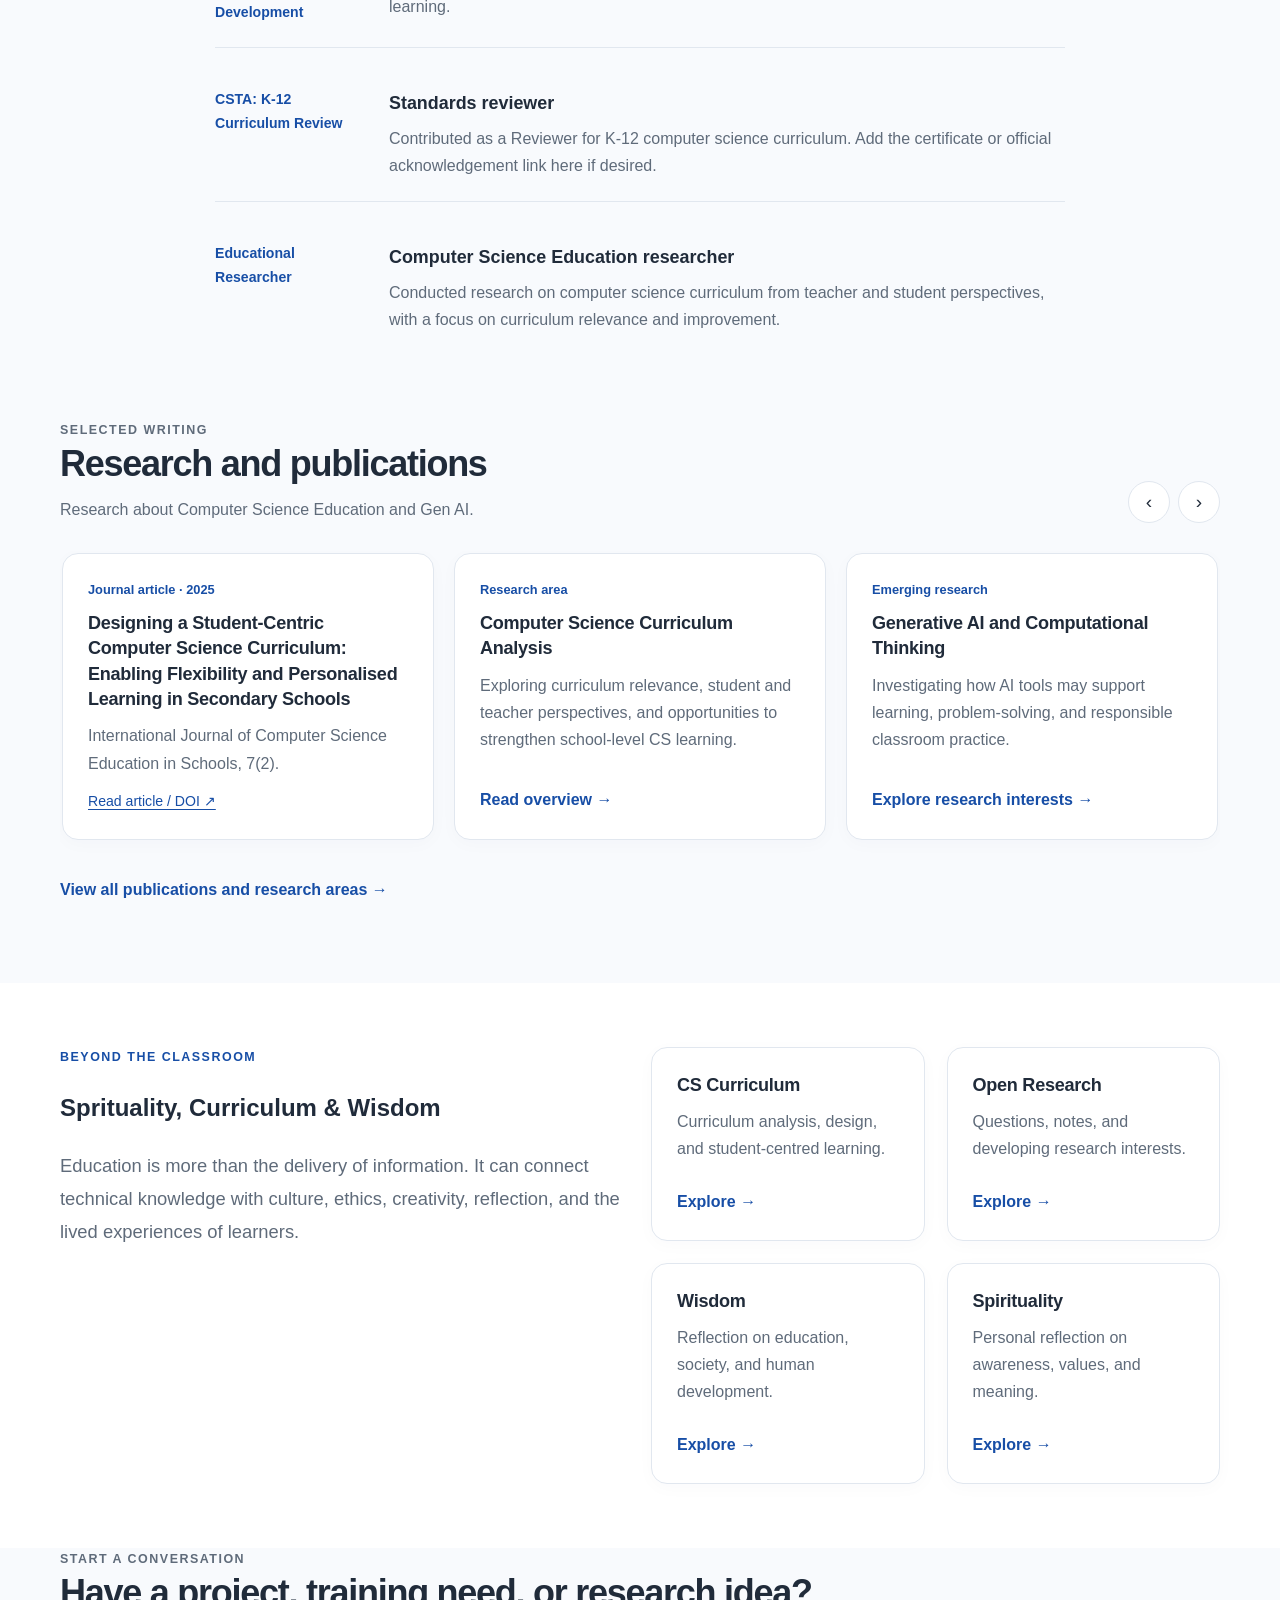
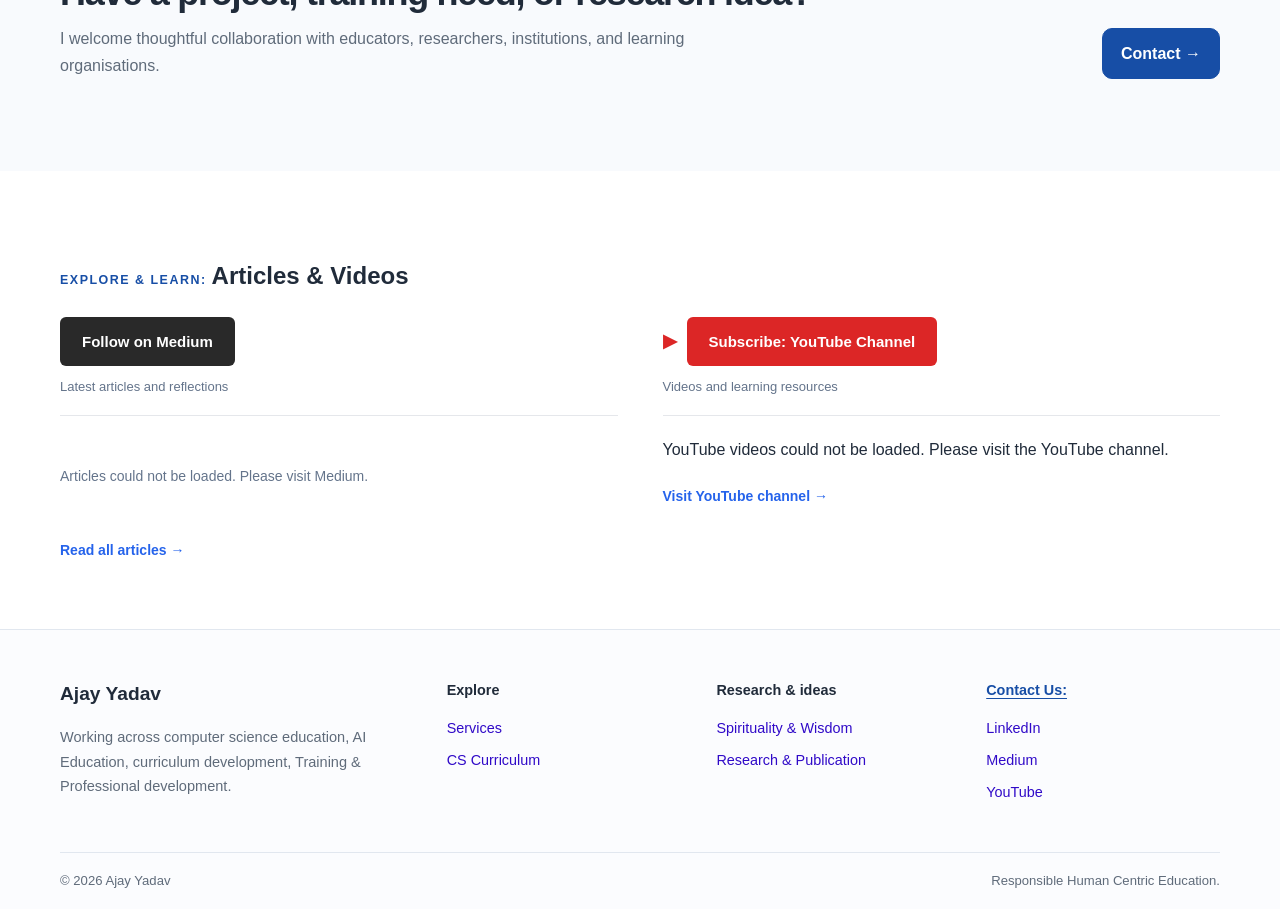
==== commit 7e9ec3b1: "added Medium button" ====
--- a/index.html
+++ b/index.html
@@ -346,7 +346,16 @@
             <!-- Medium Articles -->
             <div class="feed-column">
               <div class="feed-heading">
-                <h3><span class="medium-mark">M</span> From Medium</h3>
+                <h3>
+                  <a
+                    href="https://medium.com/@ajayyadav.mit"
+                    target="_blank"
+                    rel="noopener noreferrer"
+                    class="medium-follow-button"
+                  >
+                    Follow on Medium
+                  </a>
+                </h3>
                 <span class="feed-subtitle"
                   >Latest articles and reflections</span
                 >
@@ -370,7 +379,7 @@
             <div class="feed-column">
               <div class="feed-heading">
                 <h3>
-                  <span class="youtube-mark">▶</span> 
+                  <span class="youtube-mark">▶</span>
 
                   <a
                     href="https://www.youtube.com/@sprituality-philosophy?sub_confirmation=1"
--- a/assets/css/style.css
+++ b/assets/css/style.css
@@ -1470,3 +1470,22 @@
   }
 }
 
+.medium-follow-button {
+  display: inline-flex;
+  align-items: center;
+  gap: 10px;
+  padding: 12px 22px;
+  background: #292929;
+  color: #ffffff;
+  text-decoration: none;
+  border-radius: 6px;
+  font-size: 15px;
+  font-weight: 600;
+  transition: background 0.2s ease, transform 0.2s ease;
+}
+
+.medium-follow-button:hover {
+  background: #000000;
+  color: #ffffff;
+  transform: translateY(-2px);
+}
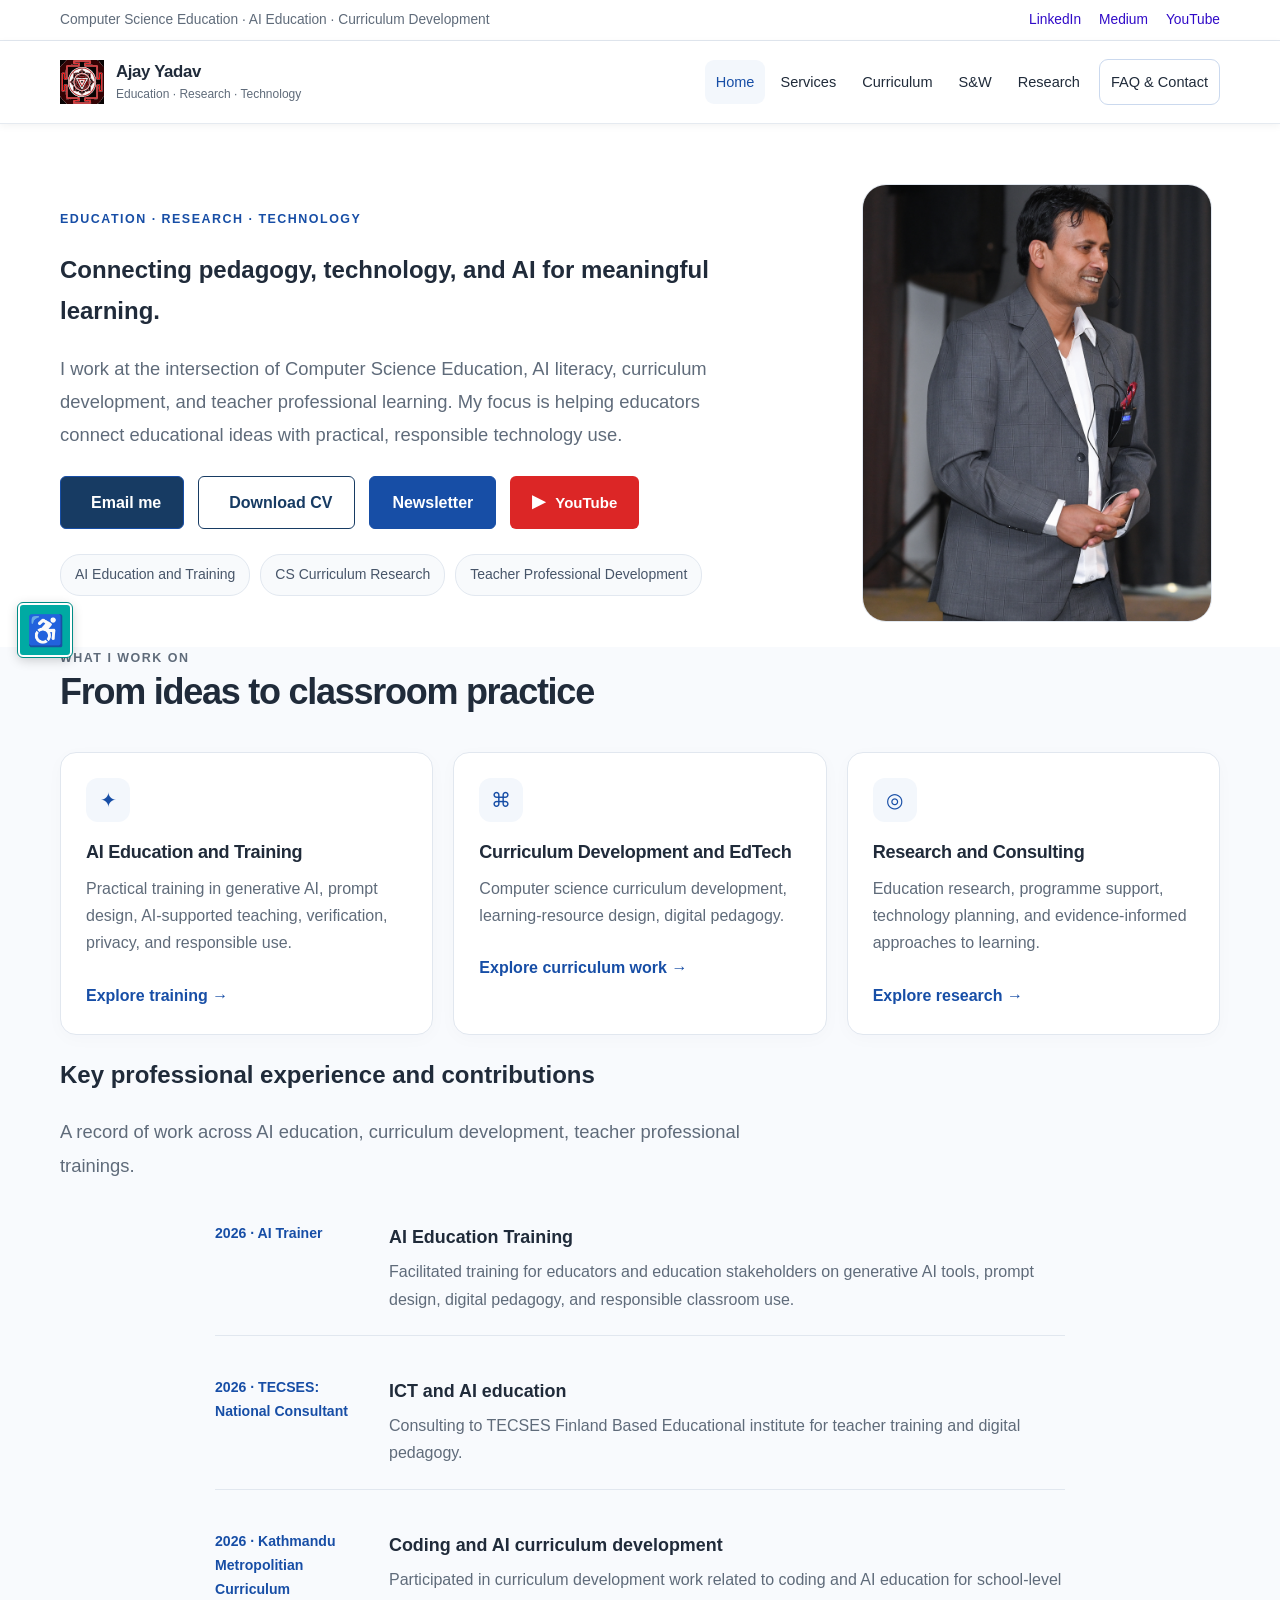
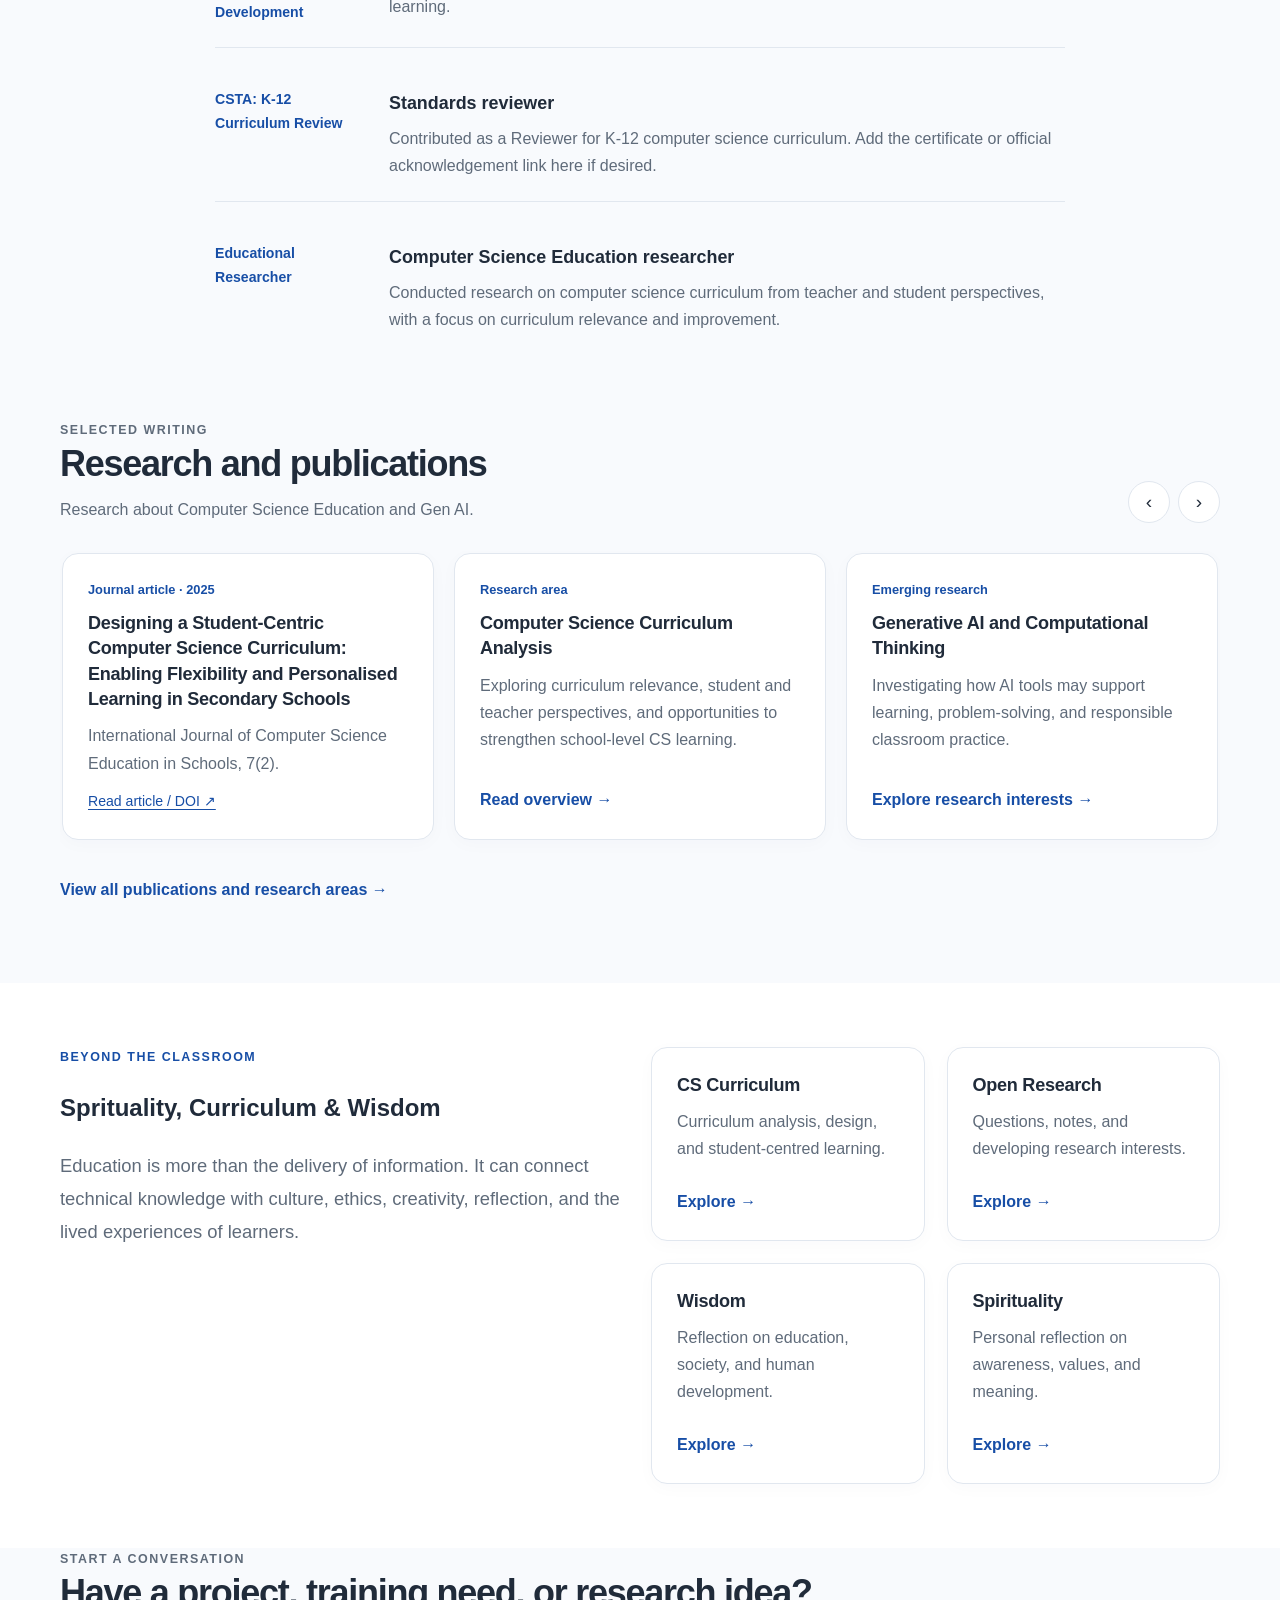
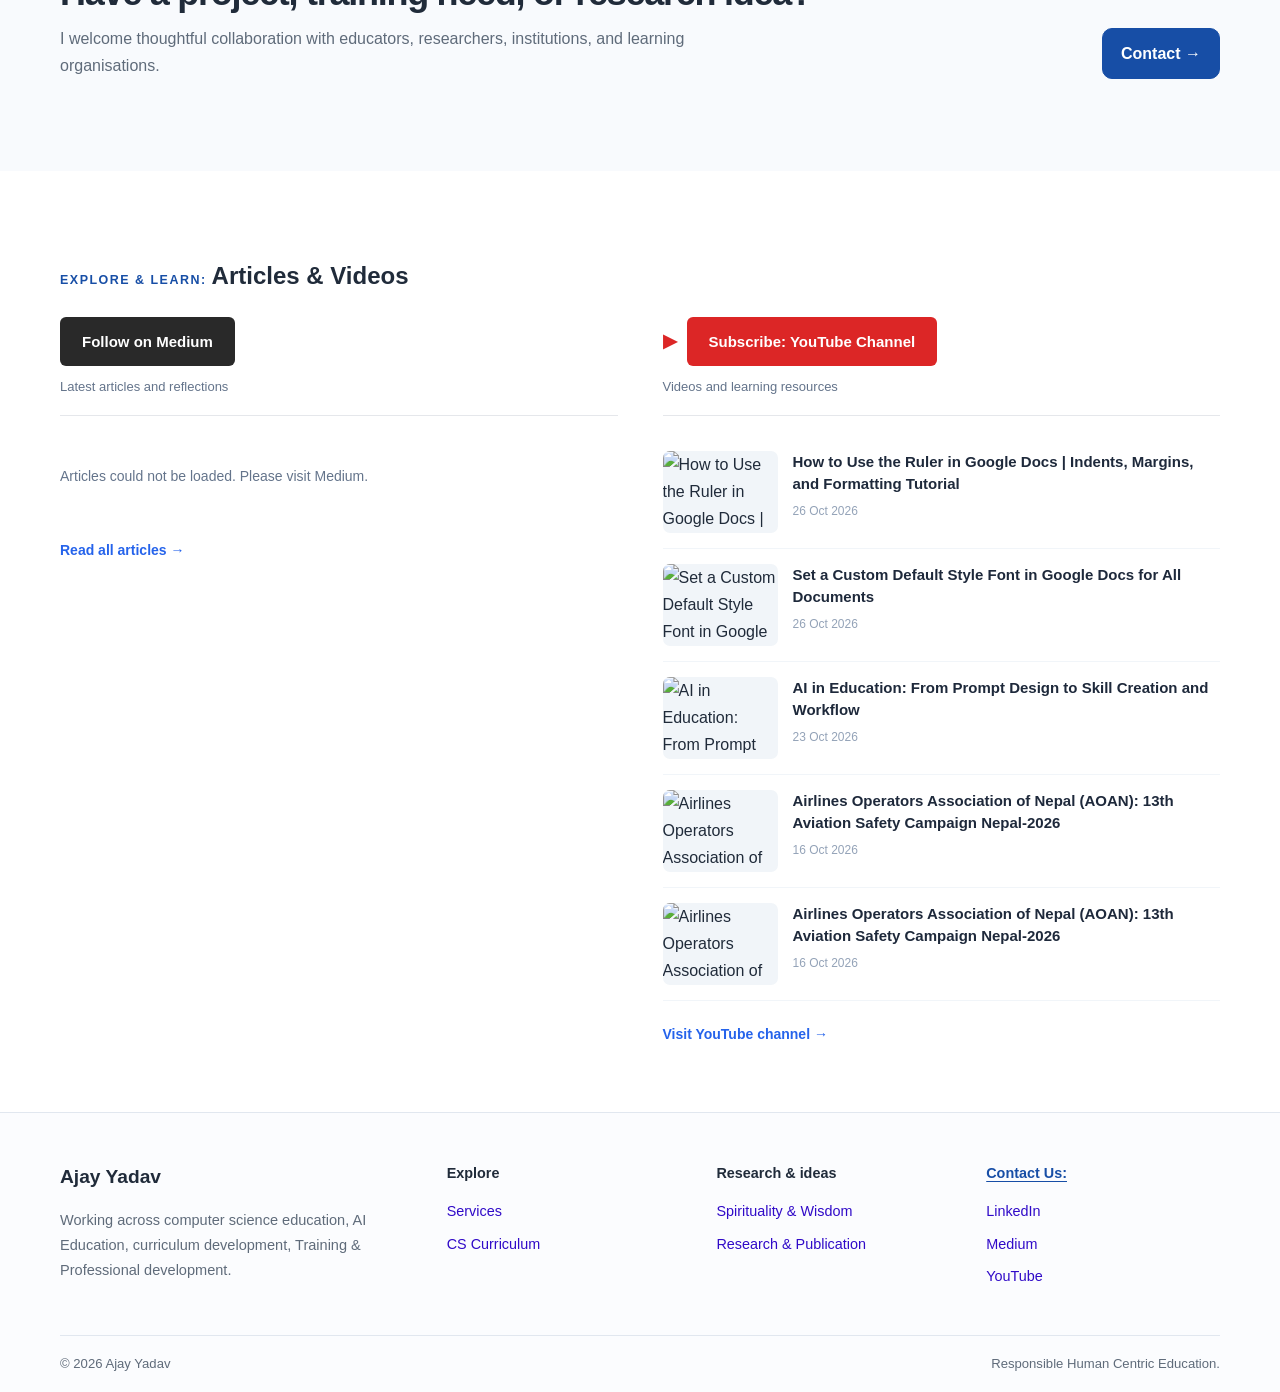
==== commit 2348d360: "Changes to be committed: 	new file:   assets/css/accessibility.css 	new file:   assets/js/accessibil" ====
--- a/index.html
+++ b/index.html
@@ -5,15 +5,66 @@
     <meta name="viewport" content="width=device-width, initial-scale=1" />
     <meta
       name="description"
-      content="Ajay Yadav works across computer science education, AI education, curriculum development, research, and educational technology."
+      content="Ajay Yadav is a Computer Science Education researcher, AI Education trainer and curriculum development consultant in Nepal. Explore his research, publications, professional experience and training services. He is Senior Project Manager at the Software Development EdTech products"
     />
     <meta name="theme-color" content="#ffffff" />
     <link rel="icon" href="assets/images/favicon.ico" sizes="any" />
     <link rel="icon" href="assets/images/favicon.svg" type="image/svg+xml" />
     <link rel="apple-touch-icon" href="assets/images/favicon.svg" />
     <link rel="stylesheet" href="assets/css/style.css" />
+    <link rel="stylesheet" href="assets/css/accessibility.css" />
     <script src="assets/js/main.js" defer></script>
-    <title>Home | Ajay Yadav</title>
+    <script src="assets/js/accessibility.js" defer></script>
+    <title>AI Education Trainer, CS Curriculum Researcher</title>
+
+    <!--  AI SEO meta data -->
+    <meta name="author" content="Ajay Yadav" />
+
+    <meta name="robots" content="index, follow" />
+    <link rel="canonical" href="https://ajayyadav.com.np/" />
+
+    <meta
+      property="og:title"
+      content="Ajay Yadav | AI Education and Computer Science Education"
+    />
+
+    <meta
+      property="og:description"
+      content="Research, AI education training, curriculum development and professional consultancy."
+    />
+
+    <meta property="og:type" content="website" />
+
+    <meta property="og:url" content="https://ajayyadav.com.np/" />
+    <script type="application/ld+json">
+      {
+        "@context": "https://schema.org",
+        "@type": "Person",
+        "name": "Ajay Yadav",
+        "url": "https://ajayyadav.com.np/",
+        "jobTitle": [
+          "AI Education Trainer",
+          "Computer Science Education Researcher",
+          "Curriculum Development Consultant",
+          "Software Project Manager"
+        ],
+        "description": "Computer Science Education researcher and AI Education trainer working in curriculum development, digital pedagogy and educational technology. Project Manager in the Software Development EdTech",
+        "knowsAbout": [
+          "Computer Science Education",
+          "Artificial Intelligence in Education",
+          "Generative AI",
+          "Computational Thinking",
+          "Curriculum Development",
+          "Digital Pedagogy",
+          "Project Management in EdTech"
+        ],
+        "sameAs": [
+          "https://www.linkedin.com/in/ajay-yadav-7459073/",
+          "https://medium.com/@ajayyadav.mit",
+          "https://www.youtube.com/@sprituality-philosophy"
+        ]
+      }
+    </script>
   </head>
 
   <body>
--- a/assets/css/style.css
+++ b/assets/css/style.css
@@ -1358,7 +1358,7 @@
 .profile-tabs {
   display: flex;
   align-items: center;
-  gap: 42px;
+  gap: 32px;
   border-bottom: 3px solid #dddddd;
   overflow-x: auto;
   margin-bottom: 15px;
@@ -1369,12 +1369,12 @@
   position: relative;
   border: none;
   background: transparent;
-  color: #1d3557;
+  color: #083778;
   padding: 12px 0 15px;
   margin-bottom: -3px;
   font-family: inherit;
-  font-size: 24px;
-  font-weight: 700;
+  font-size: 18px;
+  font-weight: 600;
   cursor: pointer;
   white-space: nowrap;
   border-bottom: 4px solid transparent;
@@ -1389,7 +1389,7 @@
     color: #ffffff;
   background: #1d3557;
   border-bottom: 4px solid #e6b800;
-  border-radius: 5px 5px 0 0;
+  border-radius: 10px;
 }
 
 .profile-tab.active:hover {
@@ -1409,7 +1409,7 @@
   color: #374151;
   font-size: 17px;
   line-height: 1.8;
-    padding: 0 5px; /* Previously 10px 5px */
+    padding: 0 5px; 
 
   animation: tabFade 0.25s ease;
 }
@@ -1469,6 +1469,8 @@
     font-size: 22px;
   }
 }
+
+/* Medium Follow up Button */
 
 .medium-follow-button {
   display: inline-flex;
@@ -1488,4 +1490,6 @@
   background: #000000;
   color: #ffffff;
   transform: translateY(-2px);
-}+}
+
+
--- a/assets/css/accessibility.css
+++ b/assets/css/accessibility.css
@@ -0,0 +1,752 @@
+/* =====================================================
+   ACCESSIBILITY WIDGET
+   ===================================================== */
+
+/* The widget is positioned independently of page layout. */
+
+#accessibility-widget {
+  position: fixed;
+  left: 18px;
+  top: 70%;
+  transform: translateY(-50%);
+  z-index: 999999;
+
+  display: none;
+  font-family: Arial, Helvetica, sans-serif;
+
+  pointer-events: auto;
+}
+
+/* Show only on desktop screens. */
+
+@media (min-width: 769px) {
+  #accessibility-widget {
+    display: block;
+  }
+}
+
+/* Floating accessibility button. */
+
+.accessibility-toggle {
+  width: 54px;
+  height: 54px;
+
+  display: flex;
+  align-items: center;
+  justify-content: center;
+
+  background: #00aaa3;
+  color: #ffffff;
+
+  border: 2px solid #ffffff;
+  outline: 1px solid #008c86;
+
+  border-radius: 5px;
+
+  font-size: 30px;
+  cursor: pointer;
+
+  box-shadow: 0 3px 12px rgba(0, 0, 0, 0.20);
+
+  transition:
+    background 0.2s ease,
+    box-shadow 0.2s ease;
+}
+
+.accessibility-toggle:hover {
+  background: #008c86;
+}
+
+.accessibility-toggle:focus-visible,
+.accessibility-panel button:focus-visible {
+  outline: 3px solid #f59e0b;
+  outline-offset: 3px;
+}
+
+/* Accessibility panel. */
+
+.accessibility-panel {
+  position: fixed;
+
+  left: 68px;
+  top: 50%;
+
+  transform: translateY(-50%);
+
+  width: 310px;
+  max-height: 82vh;
+  overflow-y: auto;
+
+  padding: 20px;
+
+  background: #ffffff;
+  color: #222222;
+
+  border: 1px solid #00aaa3;
+  border-radius: 7px;
+
+  box-shadow: 0 5px 25px rgba(0, 0, 0, 0.22);
+
+  box-sizing: border-box;
+}
+
+/* Ensure hidden attribute always works. */
+
+.accessibility-panel[hidden] {
+  display: none !important;
+}
+
+.accessibility-heading {
+  display: flex;
+  align-items: center;
+  justify-content: space-between;
+
+  gap: 10px;
+
+  padding-bottom: 12px;
+  border-bottom: 1px solid #dddddd;
+}
+
+.accessibility-heading h2 {
+  margin: 0;
+  font-size: 19px;
+  color: #173b63;
+}
+
+.accessibility-close {
+  width: 32px;
+  height: 32px;
+
+  border: 0;
+  border-radius: 4px;
+
+  background: #eeeeee;
+  color: #222222;
+
+  font-size: 24px;
+  cursor: pointer;
+}
+
+.accessibility-description {
+  margin: 12px 0;
+  color: #555555;
+  font-size: 13px;
+  line-height: 1.5;
+}
+
+/* Options layout. */
+
+.accessibility-options {
+  display: grid;
+  grid-template-columns: 1fr 1fr;
+  gap: 9px;
+}
+
+.accessibility-options button {
+  min-height: 48px;
+
+  display: flex;
+  align-items: center;
+  gap: 8px;
+
+  padding: 9px;
+
+  background: #f5f7f9;
+  color: #263238;
+
+  border: 1px solid #dce2e8;
+  border-radius: 5px;
+
+  font-size: 13px;
+  text-align: left;
+
+  cursor: pointer;
+
+  transition:
+    background 0.2s ease,
+    border-color 0.2s ease;
+}
+
+.accessibility-options button span {
+  min-width: 23px;
+  font-weight: bold;
+  font-size: 16px;
+  text-align: center;
+}
+
+.accessibility-options button:hover {
+  background: #e8f5f4;
+  border-color: #00aaa3;
+}
+
+.accessibility-options button[aria-pressed="true"] {
+  background: #d9f2ef;
+  border-color: #008c86;
+  color: #064e49;
+  font-weight: 700;
+}
+
+/* Reset button. */
+
+.accessibility-reset {
+  width: 100%;
+  margin-top: 14px;
+  padding: 11px;
+
+  background: #173b63;
+  color: #ffffff;
+
+  border: none;
+  border-radius: 5px;
+
+  font-size: 14px;
+  font-weight: 600;
+
+  cursor: pointer;
+}
+
+.accessibility-reset:hover {
+  background: #0e2945;
+}
+
+/* =====================================================
+   TEXT SIZE
+   ===================================================== */
+
+html {
+  font-size: calc(100% * var(--a11y-text-scale, 1));
+}
+
+/* =====================================================
+   GRAYSCALE
+   ===================================================== */
+
+/*
+  IMPORTANT:
+  Never apply a filter to body or an ancestor containing
+  the accessibility widget.
+
+  The widget is moved directly into body by main.js.
+*/
+
+body.a11y-grayscale #site-header,
+body.a11y-grayscale #main-content,
+body.a11y-grayscale #site-footer {
+  filter: grayscale(100%);
+}
+
+/* =====================================================
+   DARK THEME
+   ===================================================== */
+
+body.a11y-dark {
+  background: #121212;
+  color: #eeeeee;
+}
+
+body.a11y-dark #site-header,
+body.a11y-dark #main-content,
+body.a11y-dark #site-footer {
+  background: #121212;
+  color: #eeeeee;
+}
+
+body.a11y-dark #main-content .hero,
+body.a11y-dark #main-content .section,
+body.a11y-dark #main-content .page-hero,
+body.a11y-dark #main-content .latest-content-section,
+body.a11y-dark #main-content .profile-tabs-section {
+  background: #121212;
+  color: #eeeeee;
+}
+
+body.a11y-dark #main-content .card,
+body.a11y-dark #main-content .faq-item,
+body.a11y-dark #main-content .map-container,
+body.a11y-dark #main-content .profile-tab-content {
+  background: #1e1e1e;
+  color: #eeeeee;
+  border-color: #555555;
+}
+
+body.a11y-dark #main-content h1,
+body.a11y-dark #main-content h2,
+body.a11y-dark #main-content h3,
+body.a11y-dark #main-content h4,
+body.a11y-dark #main-content p,
+body.a11y-dark #main-content li,
+body.a11y-dark #main-content label,
+body.a11y-dark #main-content small,
+body.a11y-dark #main-content figcaption {
+  color: #eeeeee;
+}
+
+body.a11y-dark #main-content a,
+body.a11y-dark #site-header a,
+body.a11y-dark #site-footer a {
+  color: #8ecbff;
+}
+
+body.a11y-dark #main-content input,
+body.a11y-dark #main-content textarea,
+body.a11y-dark #main-content select {
+  background: #242424;
+  color: #ffffff;
+  border: 1px solid #777777;
+}
+
+body.a11y-dark #main-content button {
+  color: #ffffff;
+}
+
+/* =====================================================
+   HIGH CONTRAST
+   Black background, white text, yellow links.
+   ===================================================== */
+
+body.a11y-contrast {
+  background: #000000;
+  color: #ffffff;
+}
+
+body.a11y-contrast #site-header,
+body.a11y-contrast #main-content,
+body.a11y-contrast #site-footer {
+  background: #000000 !important;
+  color: #ffffff !important;
+}
+
+body.a11y-contrast #main-content .hero,
+body.a11y-contrast #main-content .section,
+body.a11y-contrast #main-content .page-hero,
+body.a11y-contrast #main-content .card,
+body.a11y-contrast #main-content .faq-item,
+body.a11y-contrast #main-content .latest-content-section,
+body.a11y-contrast #main-content .profile-tabs-section,
+body.a11y-contrast #main-content .profile-tab-content {
+  background: #000000 !important;
+  color: #ffffff !important;
+  border-color: #ffffff !important;
+}
+
+body.a11y-contrast #main-content h1,
+body.a11y-contrast #main-content h2,
+body.a11y-contrast #main-content h3,
+body.a11y-contrast #main-content h4,
+body.a11y-contrast #main-content p,
+body.a11y-contrast #main-content li,
+body.a11y-contrast #main-content label,
+body.a11y-contrast #main-content small,
+body.a11y-contrast #main-content strong,
+body.a11y-contrast #main-content figcaption,
+body.a11y-contrast #site-header a,
+body.a11y-contrast #site-footer {
+  color: #ffffff !important;
+}
+
+body.a11y-contrast #main-content a,
+body.a11y-contrast #site-footer a {
+  color: #ffff00 !important;
+  text-decoration: underline !important;
+}
+
+body.a11y-contrast #main-content button,
+body.a11y-contrast #main-content input,
+body.a11y-contrast #main-content textarea,
+body.a11y-contrast #main-content select {
+  background: #000000 !important;
+  color: #ffff00 !important;
+  border: 2px solid #ffffff !important;
+}
+
+body.a11y-contrast #main-content img {
+  border: 1px solid #ffffff;
+}
+
+/* =====================================================
+   NEGATIVE CONTRAST
+   Dark background, bright yellow text.
+   ===================================================== */
+
+body.a11y-negative {
+  background: #111111;
+  color: #ffff00;
+}
+
+body.a11y-negative #site-header,
+body.a11y-negative #main-content,
+body.a11y-negative #site-footer {
+  background: #111111 !important;
+  color: #ffff00 !important;
+}
+
+body.a11y-negative #main-content .hero,
+body.a11y-negative #main-content .section,
+body.a11y-negative #main-content .page-hero,
+body.a11y-negative #main-content .card,
+body.a11y-negative #main-content .faq-item,
+body.a11y-negative #main-content .latest-content-section,
+body.a11y-negative #main-content .profile-tabs-section,
+body.a11y-negative #main-content .profile-tab-content {
+  background: #111111 !important;
+  color: #ffff00 !important;
+  border-color: #ffff00 !important;
+}
+
+body.a11y-negative #main-content h1,
+body.a11y-negative #main-content h2,
+body.a11y-negative #main-content h3,
+body.a11y-negative #main-content h4,
+body.a11y-negative #main-content p,
+body.a11y-negative #main-content li,
+body.a11y-negative #main-content label,
+body.a11y-negative #main-content small,
+body.a11y-negative #main-content strong,
+body.a11y-negative #main-content figcaption {
+  color: #ffff00 !important;
+}
+
+body.a11y-negative #main-content a,
+body.a11y-negative #site-footer a {
+  color: #00ffff !important;
+  text-decoration: underline !important;
+}
+
+body.a11y-negative #main-content button,
+body.a11y-negative #main-content input,
+body.a11y-negative #main-content textarea,
+body.a11y-negative #main-content select {
+  background: #111111 !important;
+  color: #ffff00 !important;
+  border: 2px solid #ffff00 !important;
+}
+
+/* =====================================================
+   LIGHT BACKGROUND
+   ===================================================== */
+
+body.a11y-light {
+  background: #ffffff;
+  color: #111111;
+}
+
+body.a11y-light #site-header,
+body.a11y-light #main-content,
+body.a11y-light #site-footer {
+  background: #ffffff !important;
+  color: #111111 !important;
+}
+
+body.a11y-light #main-content .hero,
+body.a11y-light #main-content .section,
+body.a11y-light #main-content .page-hero,
+body.a11y-light #main-content .card,
+body.a11y-light #main-content .latest-content-section,
+body.a11y-light #main-content .profile-tabs-section,
+body.a11y-light #main-content .profile-tab-content {
+  background: #ffffff !important;
+  color: #111111 !important;
+}
+
+body.a11y-light #main-content h1,
+body.a11y-light #main-content h2,
+body.a11y-light #main-content h3,
+body.a11y-light #main-content h4,
+body.a11y-light #main-content p,
+body.a11y-light #main-content li,
+body.a11y-light #main-content label,
+body.a11y-light #main-content small {
+  color: #111111 !important;
+}
+
+body.a11y-light #main-content a,
+body.a11y-light #site-footer a {
+  color: #003c80 !important;
+}
+
+/* =====================================================
+   LINK UNDERLINE
+   ===================================================== */
+
+body.a11y-underline #main-content a,
+body.a11y-underline #site-header a,
+body.a11y-underline #site-footer a {
+  text-decoration: underline !important;
+  text-underline-offset: 3px;
+}
+
+/* =====================================================
+   READABLE FONT
+   ===================================================== */
+
+body.a11y-readable,
+body.a11y-readable #main-content,
+body.a11y-readable #main-content * {
+  font-family: Arial, Helvetica, sans-serif !important;
+  letter-spacing: 0.02em;
+  line-height: 1.6;
+}
+
+/* =====================================================
+   REDUCED MOTION
+   ===================================================== */
+
+@media (prefers-reduced-motion: reduce) {
+  #accessibility-widget *,
+  #accessibility-widget *::before,
+  #accessibility-widget *::after {
+    transition: none !important;
+    animation: none !important;
+  }
+}
+
+/* =====================================================
+   DARK THEME: HEADER TEXT AND BACKGROUND FIX
+   ===================================================== */
+
+body.a11y-dark #site-header,
+body.a11y-dark #site-header .topbar,
+body.a11y-dark #site-header .site-header {
+  background-color: #121212 !important;
+  color: #f5f5f5 !important;
+  border-color: #444444 !important;
+}
+
+/* Topbar text */
+
+body.a11y-dark #site-header .topbar-note,
+body.a11y-dark #site-header .topbar-inner,
+body.a11y-dark #site-header .social-links a {
+  color: #e5e5e5 !important;
+  opacity: 1 !important;
+}
+
+/* Brand name and subtitle */
+
+body.a11y-dark #site-header .brand-text,
+body.a11y-dark #site-header .brand-text strong,
+body.a11y-dark #site-header .brand-text small {
+  color: #ffffff !important;
+  opacity: 1 !important;
+}
+
+/* Navigation links */
+
+body.a11y-dark #site-header .primary-navigation a {
+  color: #eeeeee !important;
+  opacity: 1 !important;
+}
+
+/* Active navigation item */
+
+body.a11y-dark #site-header .primary-navigation a.is-active {
+  background-color: #303030 !important;
+  color: #ffffff !important;
+  border-color: #555555 !important;
+}
+
+/* Contact navigation button */
+
+body.a11y-dark #site-header .primary-navigation .nav-contact {
+  background-color: #242424 !important;
+  color: #ffffff !important;
+  border-color: #777777 !important;
+}
+
+/* Mobile navigation button */
+
+body.a11y-dark #site-header .menu-toggle {
+  background-color: #242424 !important;
+  color: #ffffff !important;
+  border-color: #777777 !important;
+}
+
+/* Keyboard focus */
+
+body.a11y-dark #site-header a:focus-visible,
+body.a11y-dark #site-header button:focus-visible {
+  outline: 3px solid #ffcc00 !important;
+  outline-offset: 3px;
+}
+
+/* =====================================================
+   DARK THEME: FOOTER
+   ===================================================== */
+
+body.a11y-dark #site-footer,
+body.a11y-dark #site-footer .site-footer {
+  background-color: #121212 !important;
+  color: #eeeeee !important;
+  border-color: #444444 !important;
+}
+
+/* Footer headings and text */
+
+body.a11y-dark #site-footer .footer-heading,
+body.a11y-dark #site-footer .footer-about p,
+body.a11y-dark #site-footer .footer-bottom,
+body.a11y-dark #site-footer .footer-bottom span {
+  color: #e5e5e5 !important;
+  opacity: 1 !important;
+}
+
+/* Footer brand */
+
+body.a11y-dark #site-footer .footer-brand {
+  color: #ffffff !important;
+  opacity: 1 !important;
+}
+
+/* Footer links */
+
+body.a11y-dark #site-footer .footer-links a,
+body.a11y-dark #site-footer .footer-heading a {
+  color: #8ecbff !important;
+  opacity: 1 !important;
+}
+
+body.a11y-dark #site-footer a:hover {
+  color: #ffffff !important;
+  text-decoration: underline;
+}
+
+/* Footer separators */
+
+body.a11y-dark #site-footer .footer-bottom {
+  border-color: #444444 !important;
+}
+
+/* =====================================================
+   HIGH CONTRAST: FOOTER
+   ===================================================== */
+
+body.a11y-contrast #site-footer,
+body.a11y-contrast #site-footer .site-footer {
+  background-color: #000000 !important;
+  color: #ffffff !important;
+  border-color: #ffffff !important;
+}
+
+/* Footer headings and general text */
+
+body.a11y-contrast #site-footer .footer-heading,
+body.a11y-contrast #site-footer .footer-about p,
+body.a11y-contrast #site-footer .footer-bottom,
+body.a11y-contrast #site-footer .footer-bottom span {
+  color: #ffffff !important;
+  opacity: 1 !important;
+}
+
+/* Footer brand */
+
+body.a11y-contrast #site-footer .footer-brand {
+  color: #ffffff !important;
+  opacity: 1 !important;
+}
+
+/* Footer links */
+
+body.a11y-contrast #site-footer .footer-links a,
+body.a11y-contrast #site-footer .footer-heading a {
+  color: #ffff00 !important;
+  text-decoration: underline !important;
+  opacity: 1 !important;
+}
+
+body.a11y-contrast #site-footer a:hover {
+  color: #ffffff !important;
+  background-color: #333333 !important;
+}
+
+/* Footer separators */
+
+body.a11y-contrast #site-footer .footer-bottom {
+  border-color: #ffffff !important;
+}
+
+/* =====================================================
+   HIGH CONTRAST: HEADER
+   Black background, white text, yellow links
+   ===================================================== */
+
+/* Header backgrounds */
+
+body.a11y-contrast #site-header,
+body.a11y-contrast #site-header .topbar,
+body.a11y-contrast #site-header .site-header {
+  background-color: #000000 !important;
+  color: #ffffff !important;
+  border-color: #ffffff !important;
+}
+
+/* Topbar text */
+
+body.a11y-contrast #site-header .topbar-note,
+body.a11y-contrast #site-header .topbar-inner {
+  color: #ffffff !important;
+  opacity: 1 !important;
+}
+
+/* Social media links */
+
+body.a11y-contrast #site-header .social-links a {
+  color: #ffff00 !important;
+  text-decoration: underline !important;
+  opacity: 1 !important;
+}
+
+/* Brand name and subtitle */
+
+body.a11y-contrast #site-header .brand-text,
+body.a11y-contrast #site-header .brand-text strong,
+body.a11y-contrast #site-header .brand-text small {
+  color: #ffffff !important;
+  opacity: 1 !important;
+}
+
+/* Navigation links */
+
+body.a11y-contrast #site-header .primary-navigation a {
+  color: #ffff00 !important;
+  opacity: 1 !important;
+  text-decoration: underline !important;
+}
+
+/* Active navigation item */
+
+body.a11y-contrast #site-header .primary-navigation a.is-active {
+  background-color: #333333 !important;
+  color: #ffffff !important;
+  border-color: #ffffff !important;
+}
+
+/* Contact button */
+
+body.a11y-contrast #site-header .primary-navigation .nav-contact {
+  background-color: #000000 !important;
+  color: #ffff00 !important;
+  border: 2px solid #ffffff !important;
+}
+
+/* Navigation hover */
+
+body.a11y-contrast #site-header .primary-navigation a:hover {
+  background-color: #333333 !important;
+  color: #ffffff !important;
+}
+
+/* Mobile navigation button */
+
+body.a11y-contrast #site-header .menu-toggle {
+  background-color: #000000 !important;
+  color: #ffff00 !important;
+  border: 2px solid #ffffff !important;
+}
+
+/* Keyboard focus */
+
+body.a11y-contrast #site-header a:focus-visible,
+body.a11y-contrast #site-header button:focus-visible {
+  outline: 3px solid #ffff00 !important;
+  outline-offset: 3px;
+}
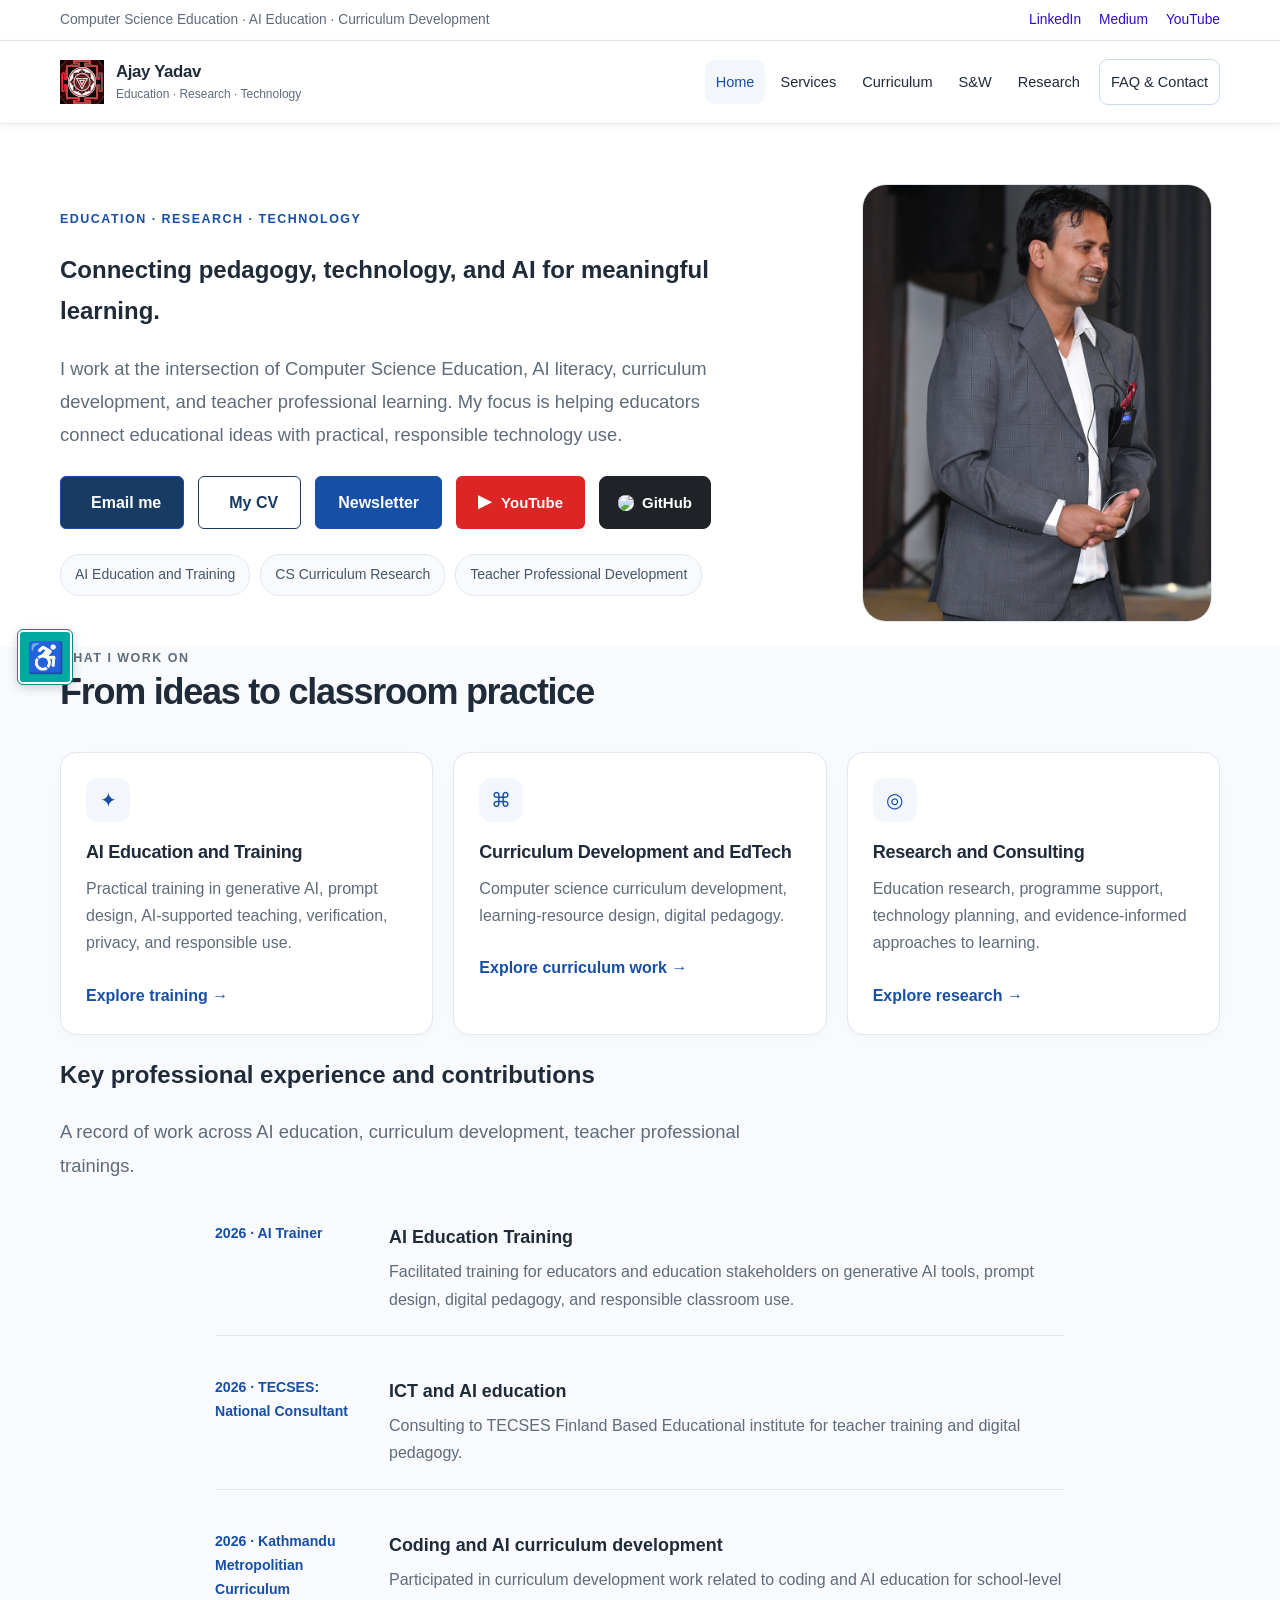
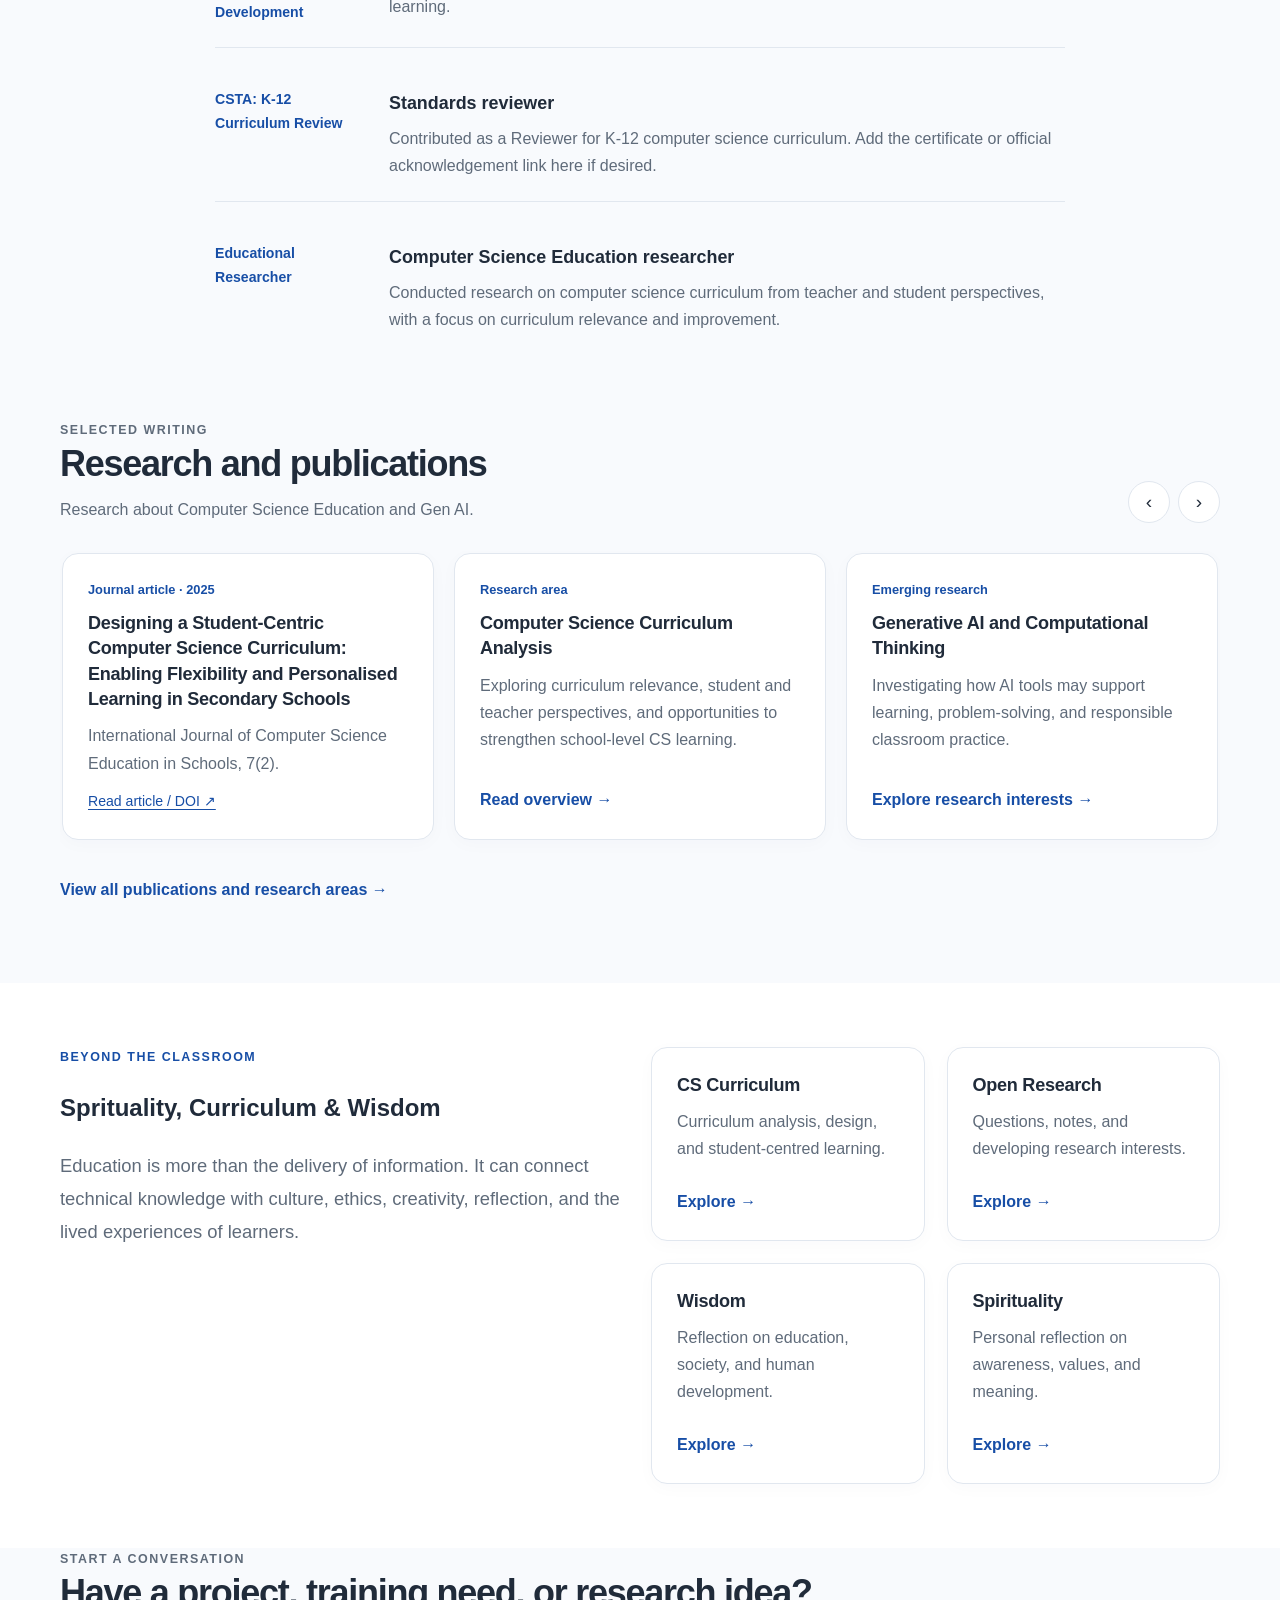
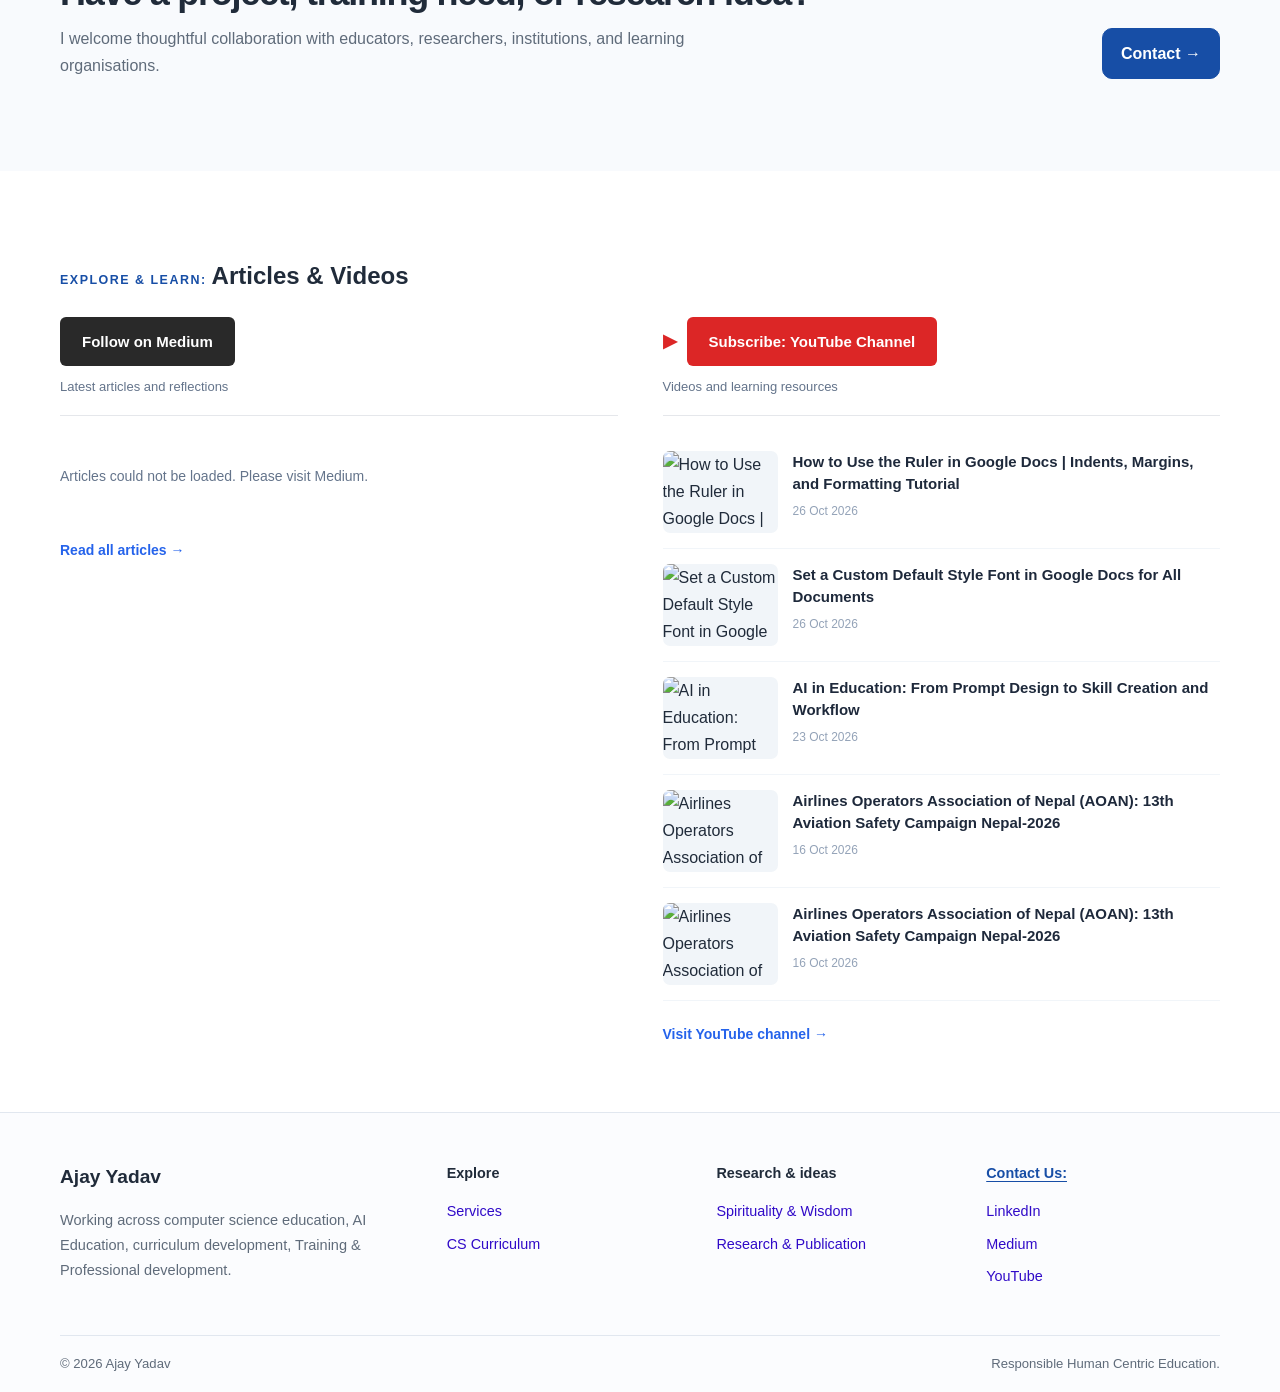
==== commit a05026ac: "added GITHUB link" ====
--- a/index.html
+++ b/index.html
@@ -15,6 +15,7 @@
     <link rel="stylesheet" href="assets/css/accessibility.css" />
     <script src="assets/js/main.js" defer></script>
     <script src="assets/js/accessibility.js" defer></script>
+    <script src="assets/js/accessibility-reading.js" defer></script>
     <title>AI Education Trainer, CS Curriculum Researcher</title>
 
     <!--  AI SEO meta data -->
@@ -95,7 +96,7 @@
                 class="button secondary"
                 download
               >
-                <i class="fas fa-download"></i> Download CV
+                <i class="fas fa-download"></i> My CV
               </a>
 
               <a
@@ -114,6 +115,21 @@
                 <span class="youtube-icon">▶</span>
                 YouTube
               </a>
+
+              <a
+                href="https://github.com/ajayyadavmit"
+                target="_blank"
+                rel="noopener noreferrer"
+                class="github-button"
+              >
+                <img
+                  src="https://github.githubassets.com/images/modules/logos_page/GitHub-Mark.png"
+                  alt="GitHub"
+                  width="16"
+                  height="16"
+                />
+                GitHub
+              </a>
             </div>
 
             <div class="stat-line">
@@ -126,7 +142,7 @@
             <img
               class="hero-image"
               src="assets/images/profile.jpg"
-              alt="Replace with Ajay Yadav's professional photograph"
+              alt=" Ajay Yadav's professional photograph"
             />
           </div>
         </div>
--- a/assets/css/style.css
+++ b/assets/css/style.css
@@ -1493,3 +1493,30 @@
 }
 
 
+.github-button {
+  display: inline-flex;
+  align-items: center;
+  gap: 8px;
+  padding: 10px 18px;
+  background-color: #1f2328;
+  color: #ffffff;
+  border: 1px solid #1f2328;
+  border-radius: 8px;
+  font-family: inherit;
+  font-size: 15px;
+  font-weight: 600;
+  text-decoration: none;
+  line-height: 1;
+  transition: background-color 0.2s ease, transform 0.15s ease;
+}
+
+.github-button:hover {
+  background-color: #c2c9d1;
+  transform: translateY(-1px);
+}
+
+.github-button img {
+  display: block;
+  border-radius: 50%;
+  background-color: #ffffff;
+}
--- a/assets/css/accessibility.css
+++ b/assets/css/accessibility.css
@@ -8,7 +8,7 @@
   position: fixed;
   left: 18px;
   top: 70%;
-  transform: translateY(-50%);
+  transform: none;
   z-index: 999999;
 
   display: none;
@@ -66,15 +66,16 @@
 /* Accessibility panel. */
 
 .accessibility-panel {
-  position: fixed;
+ position: fixed;
 
   left: 68px;
   top: 50%;
-
   transform: translateY(-50%);
 
   width: 310px;
-  max-height: 82vh;
+  max-height: 85vh;
+
+  overflow-x: hidden;
   overflow-y: auto;
 
   padding: 20px;
@@ -88,6 +89,9 @@
   box-shadow: 0 5px 25px rgba(0, 0, 0, 0.22);
 
   box-sizing: border-box;
+
+  scrollbar-width: thin;
+  scrollbar-color: #888888 #eeeeee;
 }
 
 /* Ensure hidden attribute always works. */
@@ -750,3 +754,238 @@
   outline: 3px solid #ffff00 !important;
   outline-offset: 3px;
 }
+
+
+
+/* =====================================================
+   TEXT-TO-SPEECH AND DICTIONARY
+   ===================================================== */
+
+.accessibility-feature {
+  margin-top: 18px;
+  padding-top: 15px;
+  border-top: 1px solid #dddddd;
+}
+
+.accessibility-feature h3 {
+  margin: 0 0 10px;
+  font-size: 15px;
+  color: #173b63;
+}
+
+.accessibility-feature p {
+  font-size: 12px;
+  line-height: 1.5;
+}
+
+.speech-controls {
+  display: grid;
+  grid-template-columns: 1fr 1fr;
+  gap: 7px;
+}
+
+.speech-controls button,
+#a11y-lookup-word {
+  padding: 9px;
+  background: #f2f5f8;
+  color: #263238;
+  border: 1px solid #dce2e8;
+  border-radius: 5px;
+  cursor: pointer;
+  font-size: 12px;
+}
+
+.speech-controls button:hover,
+#a11y-lookup-word:hover {
+  background: #e0f2f1;
+  border-color: #008c86;
+}
+
+#a11y-speech-status {
+  margin: 9px 0 0;
+  color: #555555;
+  font-size: 12px;
+}
+
+.dictionary-result {
+  margin-top: 12px;
+  padding: 12px;
+  background: #f5f7f9;
+  color: #222222;
+  border: 1px solid #dce2e8;
+  border-radius: 5px;
+  overflow-wrap: anywhere;
+}
+
+.dictionary-result[hidden] {
+  display: none !important;
+}
+
+.dictionary-result h4 {
+  margin: 0 0 8px;
+  font-size: 17px;
+  color: #173b63;
+}
+
+.dictionary-result p {
+  margin: 7px 0;
+  font-size: 13px;
+  line-height: 1.5;
+}
+
+.dictionary-result strong {
+  display: block;
+  margin-top: 10px;
+  color: #008c86;
+  font-size: 13px;
+}
+
+.dictionary-example {
+  font-style: italic;
+  color: #555555;
+}
+
+/* Dark Theme */
+
+body.a11y-dark .accessibility-feature {
+  border-color: #555555;
+}
+
+body.a11y-dark .accessibility-feature h3,
+body.a11y-dark #a11y-speech-status {
+  color: #eeeeee;
+}
+
+body.a11y-dark .speech-controls button,
+body.a11y-dark #a11y-lookup-word,
+body.a11y-dark .dictionary-result {
+  background: #242424;
+  color: #eeeeee;
+  border-color: #666666;
+}
+
+body.a11y-dark .dictionary-result h4 {
+  color: #ffffff;
+}
+
+body.a11y-dark .dictionary-result strong {
+  color: #65d6cb;
+}
+
+body.a11y-dark .dictionary-example {
+  color: #cccccc;
+}
+
+/* High Contrast */
+
+body.a11y-contrast .accessibility-feature {
+  border-color: #ffffff;
+}
+
+body.a11y-contrast .accessibility-feature h3,
+body.a11y-contrast #a11y-speech-status,
+body.a11y-contrast .accessibility-feature p {
+  color: #ffffff !important;
+}
+
+body.a11y-contrast .speech-controls button,
+body.a11y-contrast #a11y-lookup-word,
+body.a11y-contrast .dictionary-result {
+  background: #000000 !important;
+  color: #ffffff !important;
+  border: 1px solid #ffffff !important;
+}
+
+body.a11y-contrast .dictionary-result h4,
+body.a11y-contrast .dictionary-result strong {
+  color: #ffff00 !important;
+}
+
+body.a11y-contrast .dictionary-example {
+  color: #ffffff !important;
+}
+
+/* Negative Contrast */
+
+body.a11y-negative .accessibility-feature h3,
+body.a11y-negative #a11y-speech-status,
+body.a11y-negative .accessibility-feature p {
+  color: #ffff00 !important;
+}
+
+body.a11y-negative .speech-controls button,
+body.a11y-negative #a11y-lookup-word,
+body.a11y-negative .dictionary-result {
+  background: #111111 !important;
+  color: #ffff00 !important;
+  border: 1px solid #ffff00 !important;
+}
+
+body.a11y-negative .dictionary-result h4,
+body.a11y-negative .dictionary-result strong {
+  color: #00ffff !important;
+}
+
+
+
+/* -----------------------------------------
+   ACCESSIBILITY RESET BUTTON
+----------------------------------------- */
+/* =====================================================
+   ACCESSIBILITY RESET BUTTON
+   ===================================================== */
+
+#accessibility-panel .accessibility-reset {
+  display: block;
+  flex: 0 0 auto;
+
+  width: 100%;
+  min-height: 46px;
+
+  margin: 20px 0 5px;
+  padding: 12px;
+
+  background: #173b63;
+  color: #ffffff;
+
+  border: 2px solid #173b63;
+  border-radius: 5px;
+
+  font-size: 14px;
+  font-weight: 600;
+
+  cursor: pointer;
+  visibility: visible;
+  opacity: 1;
+}
+
+#accessibility-panel .accessibility-reset:hover {
+  background: #0e2945;
+  color: #ffffff;
+}
+
+#accessibility-panel .accessibility-reset:focus-visible {
+  outline: 3px solid #f59e0b;
+  outline-offset: 3px;
+}
+
+/* Dark theme */
+body.a11y-dark #accessibility-panel .accessibility-reset {
+  background: #eeeeee;
+  color: #111111;
+  border-color: #eeeeee;
+}
+
+/* High contrast */
+body.a11y-contrast #accessibility-panel .accessibility-reset {
+  background: #000000;
+  color: #ffff00;
+  border-color: #ffffff;
+}
+
+/* Negative contrast */
+body.a11y-negative #accessibility-panel .accessibility-reset {
+  background: #111111;
+  color: #ffff00;
+  border-color: #ffff00;
+}
